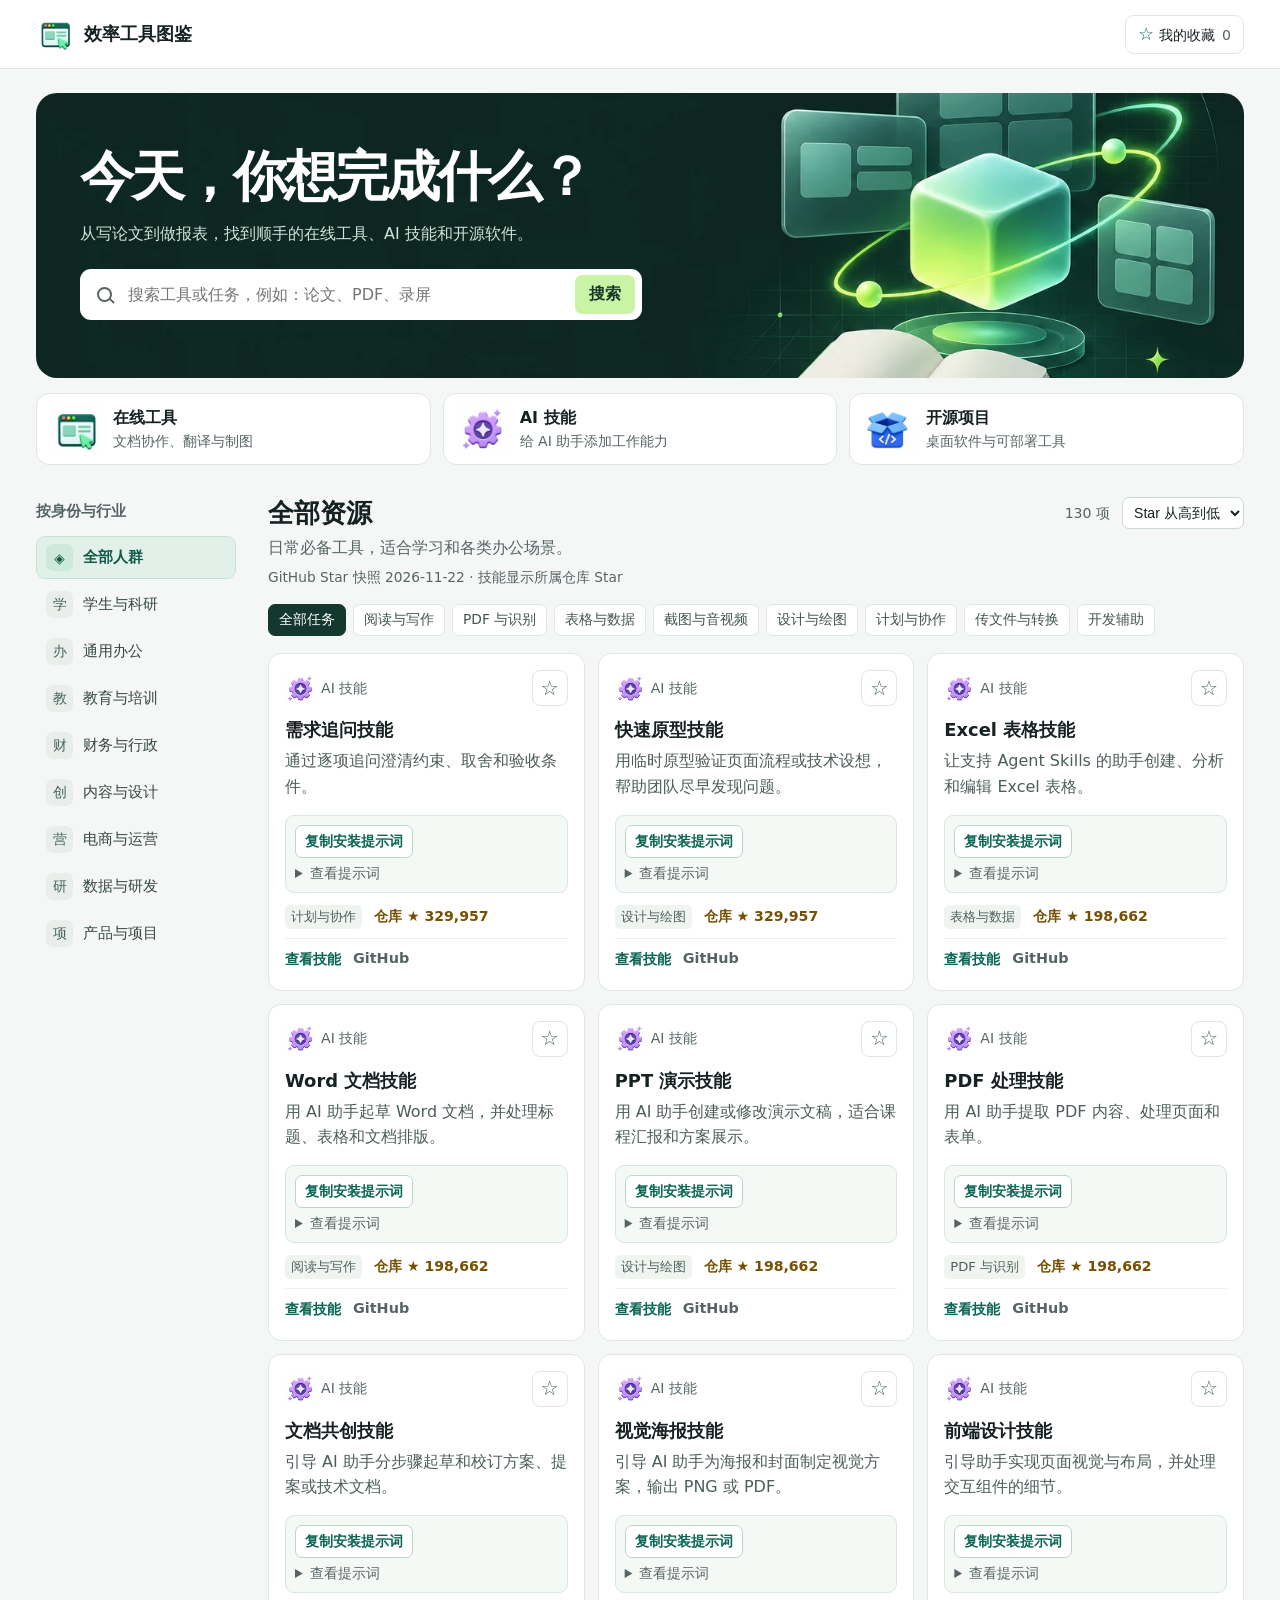
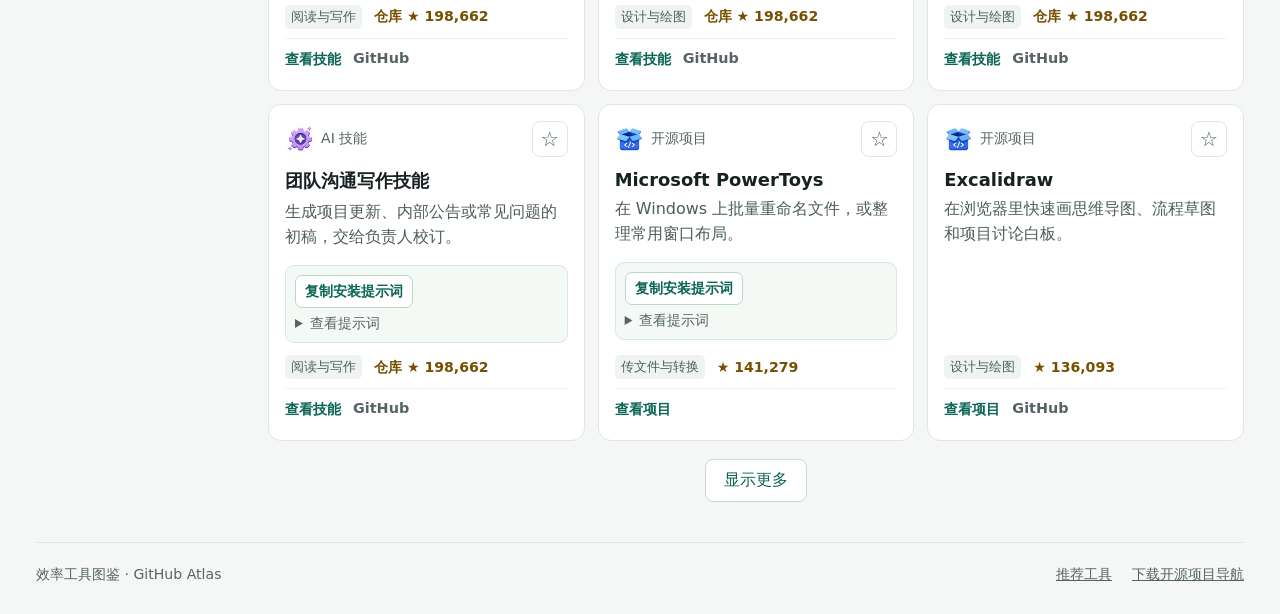
==== docs/index.html @ b729bdf4 "Add copyable desktop agent installation prompts" ====
<!doctype html>
<html lang="zh-CN">
<head>
  <meta charset="utf-8">
  <meta name="viewport" content="width=device-width,initial-scale=1">
  <meta name="description" content="为学生和上班族整理的效率工具导航。按行业、岗位和具体任务找到适合的工具。">
  <meta name="theme-color" content="#f5f7f6">
  <title>效率工具图鉴 · GitHub Atlas</title>
  <link rel="stylesheet" href="style.css">
  <link rel="icon" href="assets/online.webp" type="image/webp">
  <script src="tools.js" defer></script>
  <script src="stars.js" defer></script>
  <script src="main.js" defer></script>
</head>
<body>
  <header class="top"><div class="wrap top-inner">
    <a class="brand" href="./"><img class="brand-icon" src="assets/online.webp" alt="" width="38" height="38">效率工具图鉴</a>
    <button class="library" id="saved" type="button" aria-pressed="false"><span aria-hidden="true">☆</span> 我的收藏 <span id="saved-count">0</span></button>
  </div></header>
  <main class="wrap">
    <section class="hero" aria-labelledby="title">
      <div class="hero-content">
        <h1 id="title">今天，你想完成什么？</h1>
        <p class="hero-copy">从写论文到做报表，找到顺手的在线工具、AI 技能和开源软件。</p>
        <form class="search" id="search-form" role="search">
          <label for="query" class="sr-only">搜索工具或任务</label>
          <span class="search-icon" aria-hidden="true"></span>
          <input id="query" type="search" placeholder="搜索工具或任务，例如：论文、PDF、录屏" autocomplete="off">
          <button type="submit">搜索</button>
        </form>
      </div>
    </section>
    <nav class="type-nav" aria-label="资源类型" id="types">
      <button type="button" data-type="online" aria-pressed="false"><img src="assets/online.webp" width="50" height="50" alt=""><span><strong>在线工具</strong><small>文档协作、翻译与制图</small></span></button>
      <button type="button" data-type="skill" aria-pressed="false"><img src="assets/skill.webp" width="50" height="50" alt=""><span><strong>AI 技能</strong><small>给 AI 助手添加工作能力</small></span></button>
      <button type="button" data-type="project" aria-pressed="false"><img src="assets/project.webp" width="50" height="50" alt=""><span><strong>开源项目</strong><small>桌面软件与可部署工具</small></span></button>
    </nav>
    <div class="workspace">
      <aside class="sidebar" aria-labelledby="role-heading">
        <h2 id="role-heading">按身份与行业</h2>
        <div id="roles" class="roles" role="group" aria-label="身份与行业"></div>
      </aside>
      <section class="directory" aria-labelledby="result-title">
        <div class="section-head">
          <div><h2 id="result-title">精选工具</h2><p id="role-note"></p></div>
          <div class="result-controls">
            <span id="result-count" role="status"></span>
            <label class="sr-only" for="sort">排序方式</label>
            <select id="sort"><option value="stars">Star 从高到低</option><option value="recommended">推荐顺序</option></select>
          </div>
        </div>
        <p class="star-note" id="star-note"></p>
        <div id="tasks" class="tasks" role="group" aria-label="任务分类"></div>
        <div id="results" class="cards"></div>
        <button class="more" id="more" type="button" hidden>显示更多</button>
        <noscript>请启用 JavaScript 后使用搜索和筛选。</noscript>
      </section>
    </div>
  </main>
  <footer class="wrap footer"><span>效率工具图鉴 · GitHub Atlas</span><div><a href="https://github.com/chenmingyu12345/github-Atlas/issues/new">推荐工具</a><a href="https://github.com/chenmingyu12345/github-Atlas/releases">下载开源项目导航</a></div></footer>
  <template id="card-template">
    <article class="card">
      <div class="card-top"><span class="tool-type"><img alt="" width="31" height="31"><span></span></span><button class="bookmark" type="button" aria-pressed="false"></button></div>
      <h3></h3><p class="description"></p>
      <div class="install" hidden>
        <button class="copy-install" type="button">复制安装提示词</button>
        <span class="copy-status" role="status"></span>
        <details>
          <summary>查看提示词</summary>
          <p>复制后发给能操作电脑的桌面端智能体。</p>
          <textarea aria-label="安装提示词" readonly rows="5"></textarea>
        </details>
      </div>
      <div class="card-foot"><span class="category"></span><span class="stars"></span></div>
      <div class="card-links"><a class="entry-link" target="_blank" rel="noopener noreferrer"></a><a class="repository-link" target="_blank" rel="noopener noreferrer">GitHub</a></div>
    </article>
  </template>
</body>
</html>
---- docs/style.css ----
* { box-sizing: border-box; }
:root {
  color-scheme: light;
  --ink: #162122;
  --muted: #566465;
  --accent: #0b6655;
  --line: #e0e6e4;
  --paper: #f5f7f6;
  font-family: "Segoe UI", "Microsoft YaHei", "PingFang SC", system-ui, sans-serif;
  color: var(--ink);
  background: var(--paper);
}
body { margin: 0; }
button, input { font: inherit; }
button { cursor: pointer; }
a { color: inherit; }
button:focus-visible, a:focus-visible, input:focus-visible { outline: 3px solid #249480; outline-offset: 3px; }
.wrap { width: min(1260px, calc(100% - 72px)); margin-inline: auto; }
.top { background: #fff; border-bottom: 1px solid var(--line); }
.top-inner { min-height: 68px; display: flex; align-items: center; justify-content: space-between; gap: 14px; }
.brand { display: inline-flex; align-items: center; gap: 10px; font-size: 1.12rem; font-weight: 750; text-decoration: none; }
.brand-icon { display: block; object-fit: contain; border-radius: 9px; }
.library { border: 1px solid var(--line); border-radius: 9px; background: white; padding: 8px 12px; color: var(--ink); font-size: .88rem; }
.library > span:first-child { color: var(--accent); font-size: 1.1rem; }
#saved-count { margin-inline-start: 3px; color: var(--muted); font-variant-numeric: tabular-nums; }
.library[aria-pressed=true] { background: #e3f5ed; border-color: #9fc8b9; }
.hero { position: relative; overflow: hidden; margin-top: 24px; min-height: 285px; display: flex; align-items: center; border-radius: 21px; background: #102822 url("assets/hero.webp") center / cover no-repeat; color: white; }

.hero-content { padding: 30px 44px 34px; z-index: 1; width: min(650px,100%); }

h1 { font-size: clamp(2rem, 4.5vw, 3.35rem); line-height: 1.12; letter-spacing: -.055em; margin: 0; }
.hero-copy { color: #d1e4d7; line-height: 1.6; margin: 14px 0 23px; }
.search { display: flex; align-items: center; gap: 13px; background: #fff; color: var(--ink); padding: 6px 7px 6px 17px; border-radius: 11px; }
.search-icon { border: 2px solid #526461; width: 15px; height: 15px; flex: none; border-radius: 50%; position: relative; }
.search-icon::after { content: ""; position: absolute; width: 6px; height: 2px; background: #526461; transform: rotate(45deg); right: -5px; bottom: -2px; }
.search input { width: 100%; min-width: 0; border: 0; background: transparent; color: var(--ink); padding: 8px 3px; border-radius: 3px; }
.search button { border: 0; background: #c9f4a5; color: #1a3829; border-radius: 7px; padding: 9px 14px; white-space: nowrap; font-weight: 700; }
.search button:hover { background: #b8ec89; }










.workspace { display: grid; grid-template-columns: 200px minmax(0,1fr); gap: 32px; margin-top: 32px; }
.sidebar h2 { margin: 5px 0 15px; font-size: .92rem; color: var(--muted); }
.roles { display: grid; gap: 4px; }
.roles button { display: flex; align-items: center; text-align: left; gap: 10px; width: 100%; border: 1px solid transparent; border-radius: 9px; color: #354745; background: transparent; padding: 7px 9px; white-space: nowrap; font-size: .95rem; }
.roles button:hover { background: #edf2ef; }
.roles button[aria-pressed=true] { color: #125947; font-weight: 700; background: #e1f1e9; border-color: #c5e3d5; }
.role-icon { width: 27px; height: 27px; display: grid; place-items: center; flex: none; border-radius: 7px; font-size: .85rem; color: #45645d; background: #e9eeeb; }
[aria-pressed=true] > .role-icon { color: #145a49; background: #cde9dc; }
.section-head { display: flex; align-items: flex-start; justify-content: space-between; gap: 12px; }
.section-head h2 { margin: 0; line-height: 1.2; font-size: 1.65rem; scroll-margin-top: 22px; }
.section-head p { margin: 7px 0 0; color: var(--muted); line-height: 1.5; }
#result-count { flex: none; color: var(--muted); font-size: .88rem; padding-top: 6px; }
.tasks { display: flex; flex-wrap: wrap; gap: 7px; margin: 17px 0; }
.tasks button { border: 1px solid var(--line); border-radius: 7px; padding: 6px 10px; background: white; color: #425551; font-size: .86rem; }
.tasks button:hover { border-color: #9fc8b9; }
.tasks button[aria-pressed=true] { background: #15382e; border-color: #15382e; color: #fff; }
.cards { display: grid; grid-template-columns: repeat(3,minmax(0,1fr)); gap: 13px; }
.card { display: flex; flex-direction: column; padding: 16px; background: white; border: 1px solid var(--line); border-radius: 13px; transition: border-color .18s; }
.card:hover { border-color: #a2bfb2; }
.card-top, .card-foot { display: flex; align-items: center; justify-content: space-between; gap: 8px; }






.bookmark { border: 1px solid var(--line); border-radius: 8px; background: white; color: #4e6960; font-size: 1.28rem; width: 36px; height: 36px; line-height: 1; }
.bookmark:hover, .bookmark[aria-pressed=true] { background: #edf6ed; color: #17624e; border-color: #cce3d6; }
.card h3 { margin: 12px 0 6px; font-size: 1.12rem; }
.description { margin: 0 0 15px; color: #4c5d5b; line-height: 1.6; }
.card-foot { margin-top: auto; flex-wrap: wrap; }
.category { color: #4d615a; background: #f0f4f1; padding: 3px 6px; border-radius: 5px; font-size: .82rem; }
.card a { color: var(--accent); font-size: .9rem; font-weight: 700; text-decoration: none; padding-block: 5px; }
.card a:hover { text-decoration: underline; }
.empty { grid-column: 1/-1; border: 1px dashed #b6c6bf; border-radius: 12px; padding: 24px; color: var(--muted); }
.footer { display: flex; flex-wrap: wrap; justify-content: space-between; gap: 14px; padding-block: 22px 30px; border-top: 1px solid var(--line); margin-top: 40px; color: var(--muted); font-size: .88rem; }
.footer div { display: flex; flex-wrap: wrap; gap: 20px; }
.sr-only { position: absolute; width: 1px; height: 1px; overflow: hidden; clip-path: inset(50%); white-space: nowrap; }
@media (max-width: 1020px) {
  .cards { grid-template-columns: repeat(2,minmax(0,1fr)); }
}
@media (max-width: 700px) {
  .wrap { width: calc(100% - 32px); }
  .hero { min-height: 245px; margin-top: 16px; background-image: linear-gradient(90deg,#102822 20%,#102822aa), url("assets/hero.webp"); background-position: center,right center; }
  .hero-content { padding: 24px 19px; }
  .workspace { display: block; margin-top: 20px; }
  .sidebar { margin-bottom: 24px; }
  .sidebar h2 { margin-bottom: 8px; }
  .roles { display: grid; grid-template-columns: repeat(3,minmax(0,1fr)); gap: 5px; }
  .roles button { width: 100%; padding: 7px 5px; gap: 4px; justify-content: center; font-size: .8rem; }
}
@media (max-width: 420px) {
  .cards { grid-template-columns: 1fr; }
  .search { gap: 9px; padding-left: 12px; }
  .search input { font-size: .94rem; }
  .search button { padding-inline: 9px; }
  .role-icon { display: none; }
}
@media (prefers-reduced-motion: reduce) { .card { transition: none; } }
[hidden] { display: none !important; }
.type-nav { display: grid; grid-template-columns: repeat(3,minmax(0,1fr)); gap: 12px; margin-top: 15px; }
.type-nav button { display: flex; align-items: center; gap: 12px; padding: 10px 14px; text-align: left; background: #fff; border: 1px solid var(--line); border-radius: 13px; color: var(--ink); min-width: 0; }
.type-nav button:hover, .type-nav button[aria-pressed=true] { border-color: #86b8a5; background: #e8f6ef; }
.type-nav img, .tool-type img { flex: none; object-fit: contain; mix-blend-mode: multiply; }
.type-nav strong, .type-nav small { display: block; }
.type-nav small { color: var(--muted); font-size: .875rem; margin-top: 4px; }
.result-controls { display: flex; flex-wrap: wrap; justify-content: flex-end; gap: 5px 12px; align-items: center; }
.result-controls select { border: 1px solid #cbd9d3; border-radius: 7px; background: white; color: var(--ink); padding: 6px 7px; font-size: .88rem; }
.result-controls select:disabled { display: none; }
#result-count { padding: 0; }
.star-note { margin: 7px 0 0; color: var(--muted); font-size: .86rem; line-height: 1.5; }
.tool-type { color: var(--muted); display: flex; align-items: center; gap: 5px; font-size: .88rem; }
.card-foot { justify-content: flex-start; gap: 8px 12px; }
.stars { color: #765000; font-size: .88rem; font-weight: 650; font-variant-numeric: tabular-nums; }
.card-links { display: flex; flex-wrap: wrap; gap: 5px 12px; border-top: 1px solid #edf0ef; margin-top: 9px; padding-top: 6px; }
.card-links .repository-link { color: var(--muted); }
.install { border: 1px solid #d6e8df; border-radius: 9px; padding: 9px; margin-bottom: 12px; background: #f4f9f6; }
.copy-install { font-size: .88rem; font-weight: 700; color: var(--accent); background: white; border: 1px solid #bad7c8; border-radius: 7px; padding: 6px 9px; }
.copy-install:hover { background: #e4f3eb; }
.copy-status { padding-inline-start: 6px; color: var(--accent); font-size: .83rem; }
.install details { margin-top: 7px; color: var(--muted); font-size: .86rem; }
.install summary { cursor: pointer; width: fit-content; }
.install p { margin: 8px 0; line-height: 1.5; }
.install textarea { font: inherit; color: var(--ink); width: 100%; resize: vertical; border-radius: 6px; border: 1px solid #cbd9d3; padding: 7px; background: #fff; }
.more { display: block; margin: 18px auto 0; background: white; color: var(--accent); border: 1px solid #cbd9d3; padding: 10px 18px; border-radius: 8px; }
@media (max-width: 640px) {
  .type-nav { gap: 7px; }
  .type-nav button { flex-direction: column; gap: 4px; align-items: center; text-align: center; padding: 7px 4px; font-size: .9rem; }
  .type-nav img { width: 36px; height: 36px; }
  .type-nav small { display: none; }
  .result-controls { min-width: 110px; }
  .section-head h2 { font-size: 1.38rem; }
}
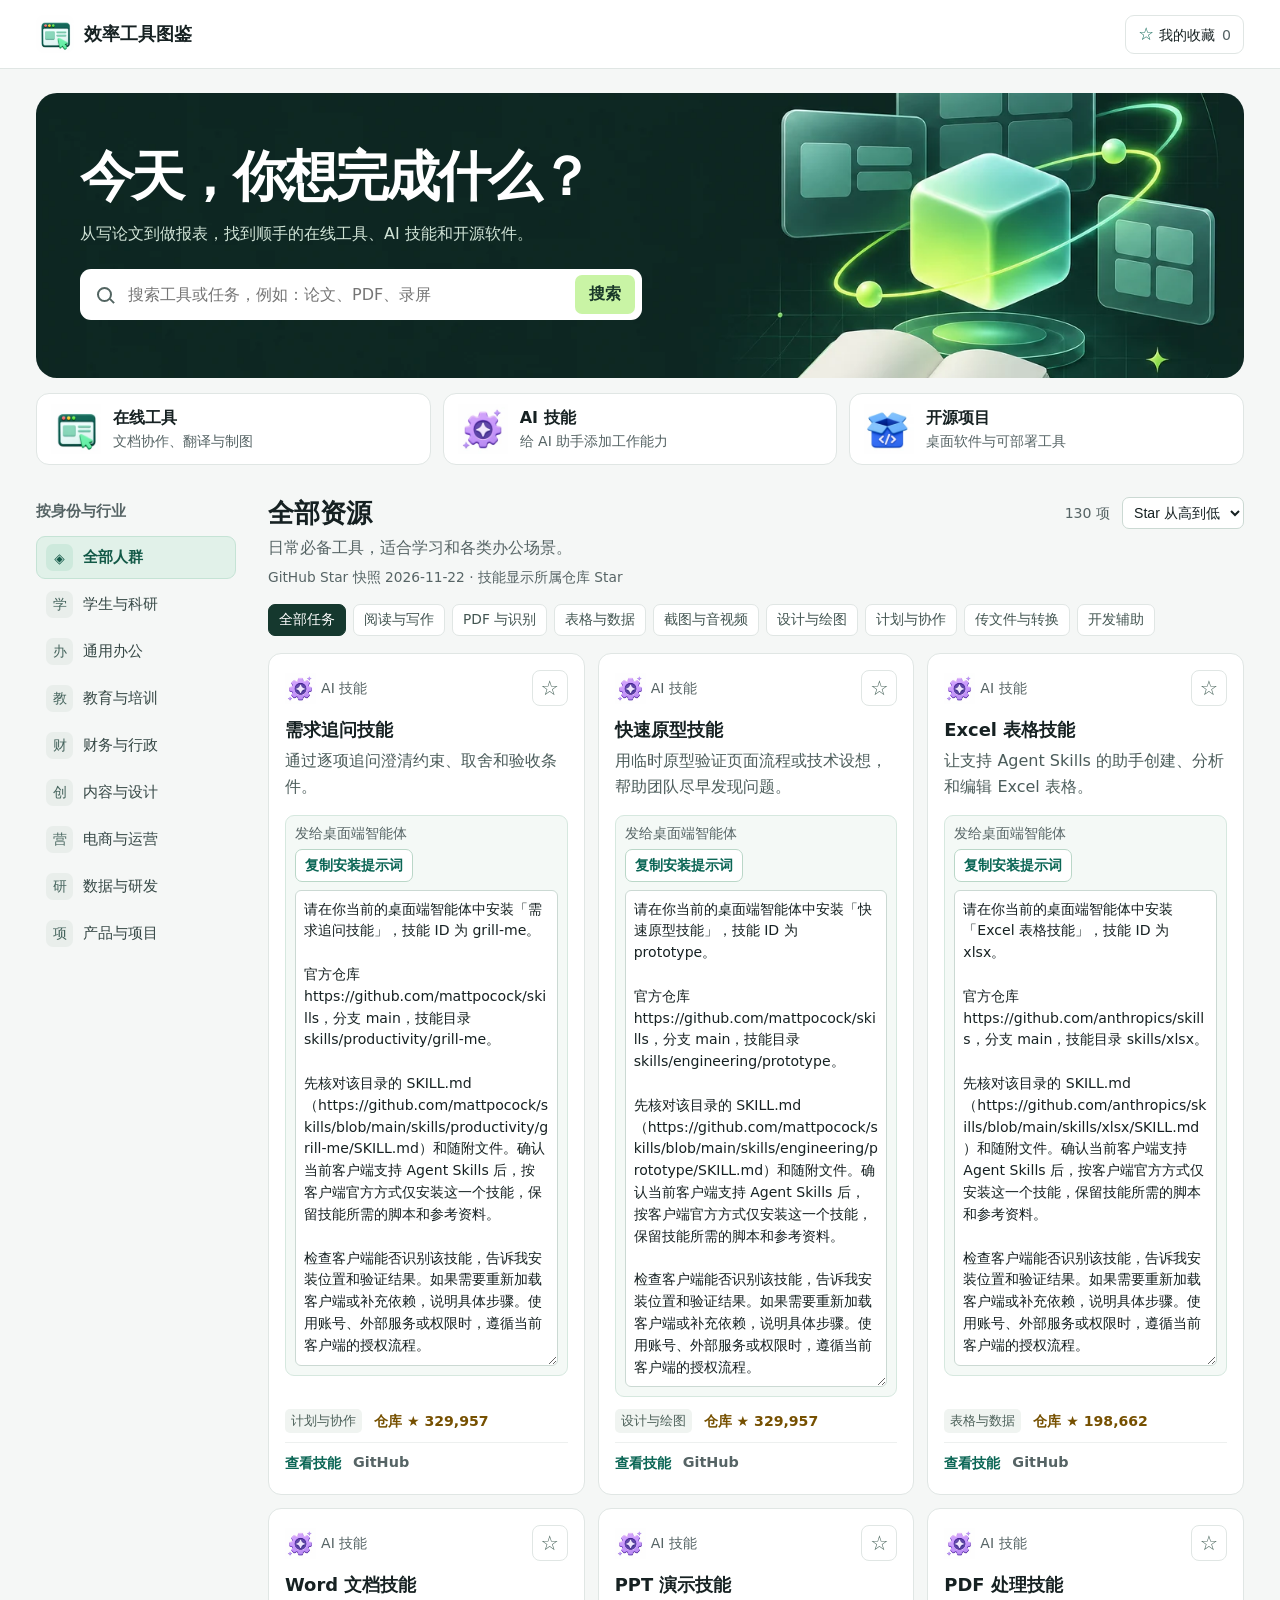
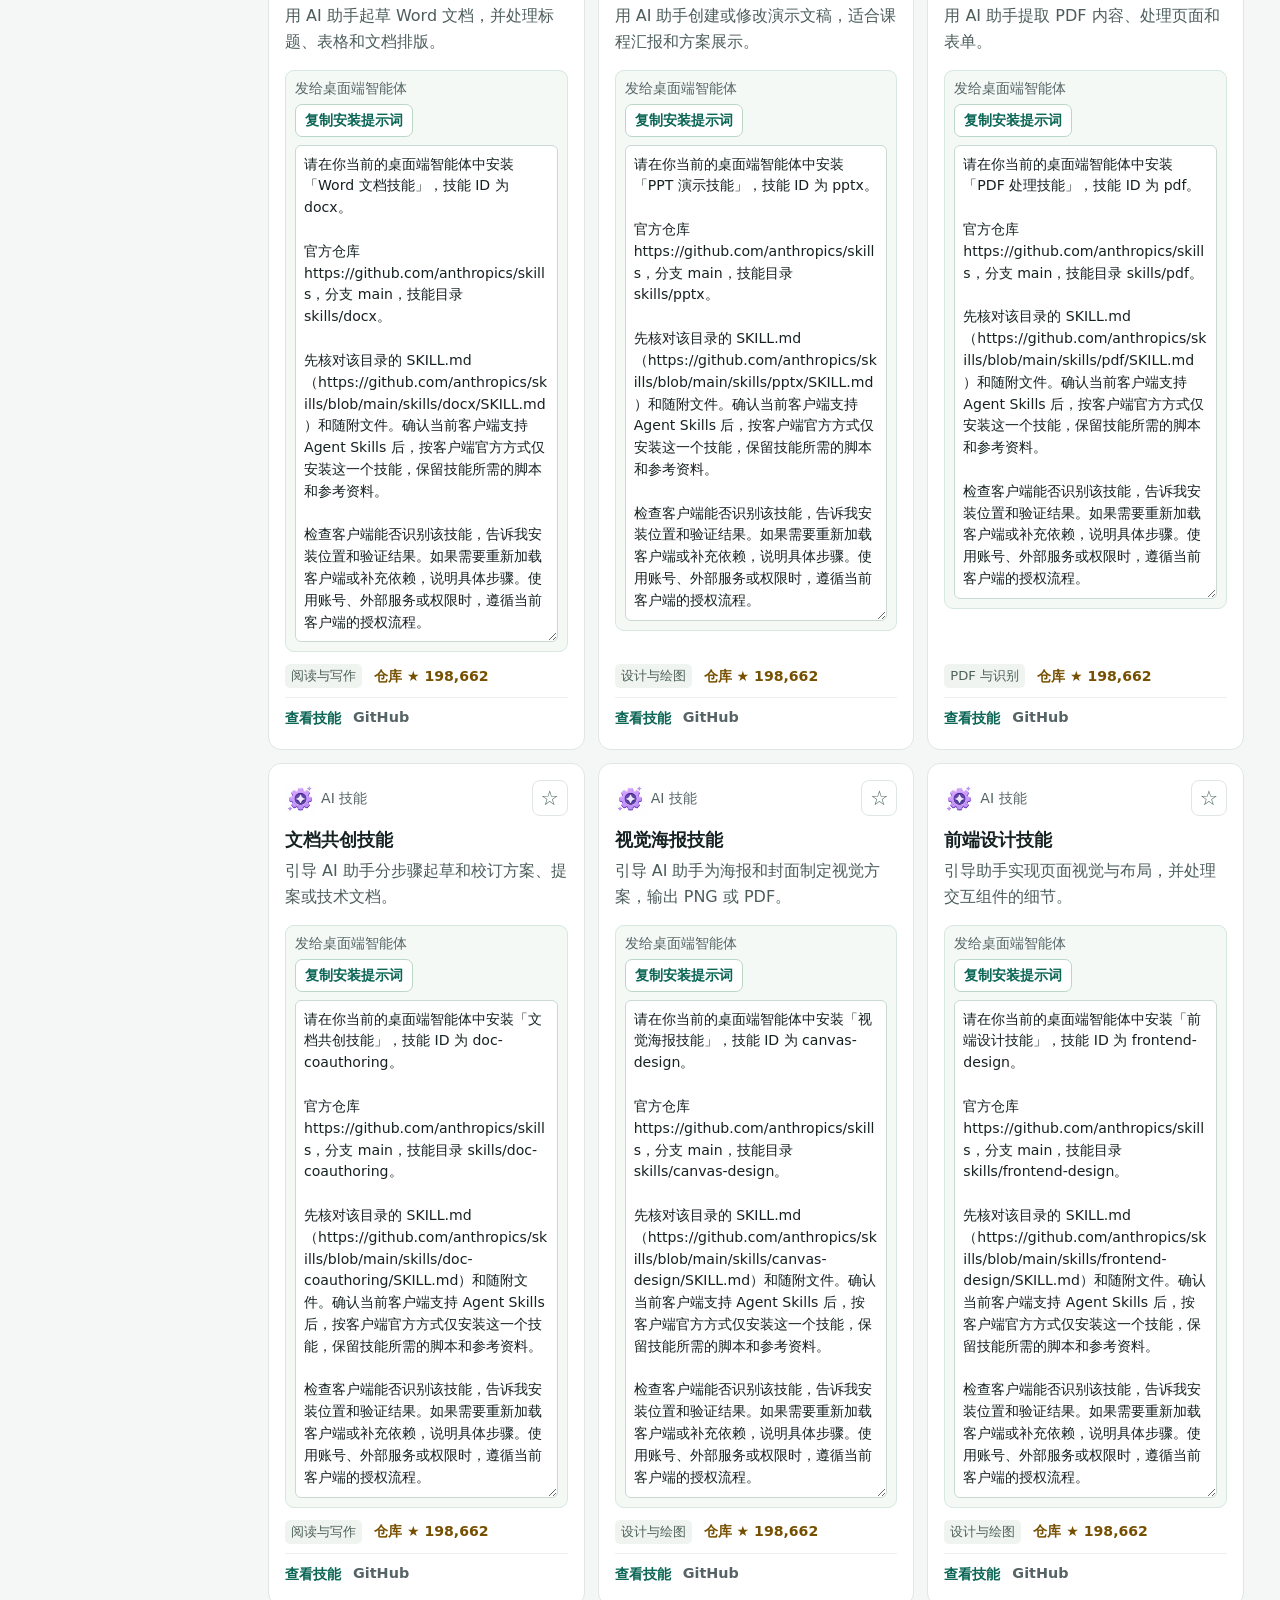
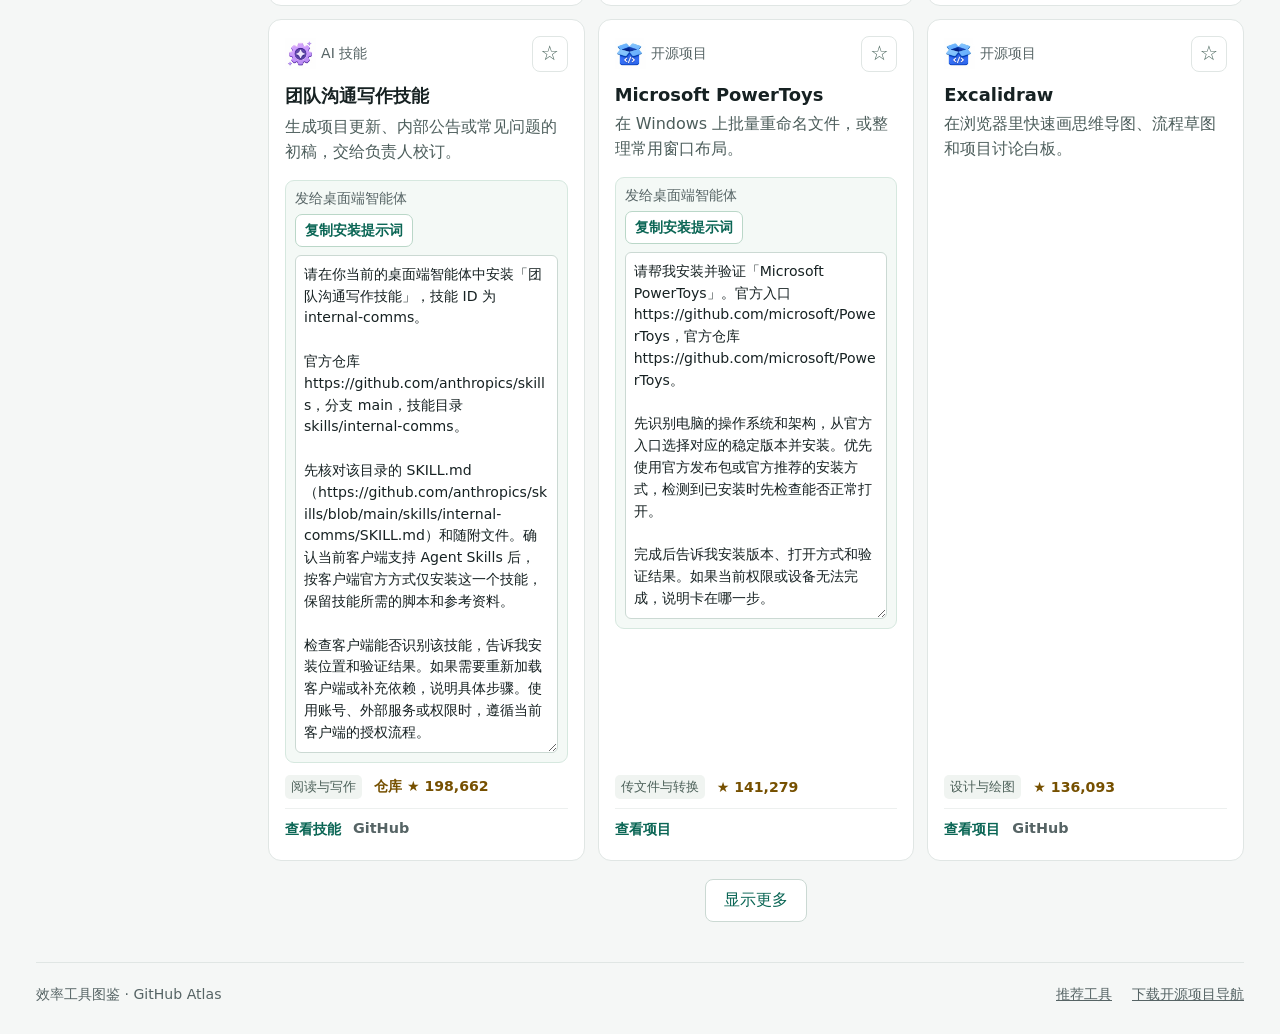
==== commit cad73610: "Display installation prompts inline under tool descriptions" ====
--- a/docs/index.html
+++ b/docs/index.html
@@ -6,11 +6,11 @@
   <meta name="description" content="为学生和上班族整理的效率工具导航。按行业、岗位和具体任务找到适合的工具。">
   <meta name="theme-color" content="#f5f7f6">
   <title>效率工具图鉴 · GitHub Atlas</title>
-  <link rel="stylesheet" href="style.css">
+  <link rel="stylesheet" href="style.css?v=install-inline">
   <link rel="icon" href="assets/online.webp" type="image/webp">
   <script src="tools.js" defer></script>
   <script src="stars.js" defer></script>
-  <script src="main.js" defer></script>
+  <script src="main.js?v=install-inline" defer></script>
 </head>
 <body>
   <header class="top"><div class="wrap top-inner">
@@ -63,13 +63,10 @@
       <div class="card-top"><span class="tool-type"><img alt="" width="31" height="31"><span></span></span><button class="bookmark" type="button" aria-pressed="false"></button></div>
       <h3></h3><p class="description"></p>
       <div class="install" hidden>
+        <p class="install-label">发给桌面端智能体</p>
         <button class="copy-install" type="button">复制安装提示词</button>
         <span class="copy-status" role="status"></span>
-        <details>
-          <summary>查看提示词</summary>
-          <p>复制后发给能操作电脑的桌面端智能体。</p>
-          <textarea aria-label="安装提示词" readonly rows="5"></textarea>
-        </details>
+        <textarea aria-label="安装提示词" readonly rows="6"></textarea>
       </div>
       <div class="card-foot"><span class="category"></span><span class="stars"></span></div>
       <div class="card-links"><a class="entry-link" target="_blank" rel="noopener noreferrer"></a><a class="repository-link" target="_blank" rel="noopener noreferrer">GitHub</a></div>
--- a/docs/style.css
+++ b/docs/style.css
@@ -98,7 +98,7 @@
   .roles button { width: 100%; padding: 7px 5px; gap: 4px; justify-content: center; font-size: .8rem; }
 }
 @media (max-width: 420px) {
-  .cards { grid-template-columns: 1fr; }
+  .cards { grid-template-columns: minmax(0,1fr); }
   .search { gap: 9px; padding-left: 12px; }
   .search input { font-size: .94rem; }
   .search button { padding-inline: 9px; }
@@ -126,10 +126,8 @@
 .copy-install { font-size: .88rem; font-weight: 700; color: var(--accent); background: white; border: 1px solid #bad7c8; border-radius: 7px; padding: 6px 9px; }
 .copy-install:hover { background: #e4f3eb; }
 .copy-status { padding-inline-start: 6px; color: var(--accent); font-size: .83rem; }
-.install details { margin-top: 7px; color: var(--muted); font-size: .86rem; }
-.install summary { cursor: pointer; width: fit-content; }
-.install p { margin: 8px 0; line-height: 1.5; }
-.install textarea { font: inherit; color: var(--ink); width: 100%; resize: vertical; border-radius: 6px; border: 1px solid #cbd9d3; padding: 7px; background: #fff; }
+.install-label { margin: 0 0 6px; color: var(--muted); font-size: .86rem; }
+.install textarea { display: block; width: 100%; field-sizing: content; margin-top: 8px; resize: vertical; border-radius: 6px; border: 1px solid #cbd9d3; padding: 8px; background: #fff; color: var(--ink); font: inherit; font-size: .88rem; line-height: 1.55; }
 .more { display: block; margin: 18px auto 0; background: white; color: var(--accent); border: 1px solid #cbd9d3; padding: 10px 18px; border-radius: 8px; }
 @media (max-width: 640px) {
   .type-nav { gap: 7px; }
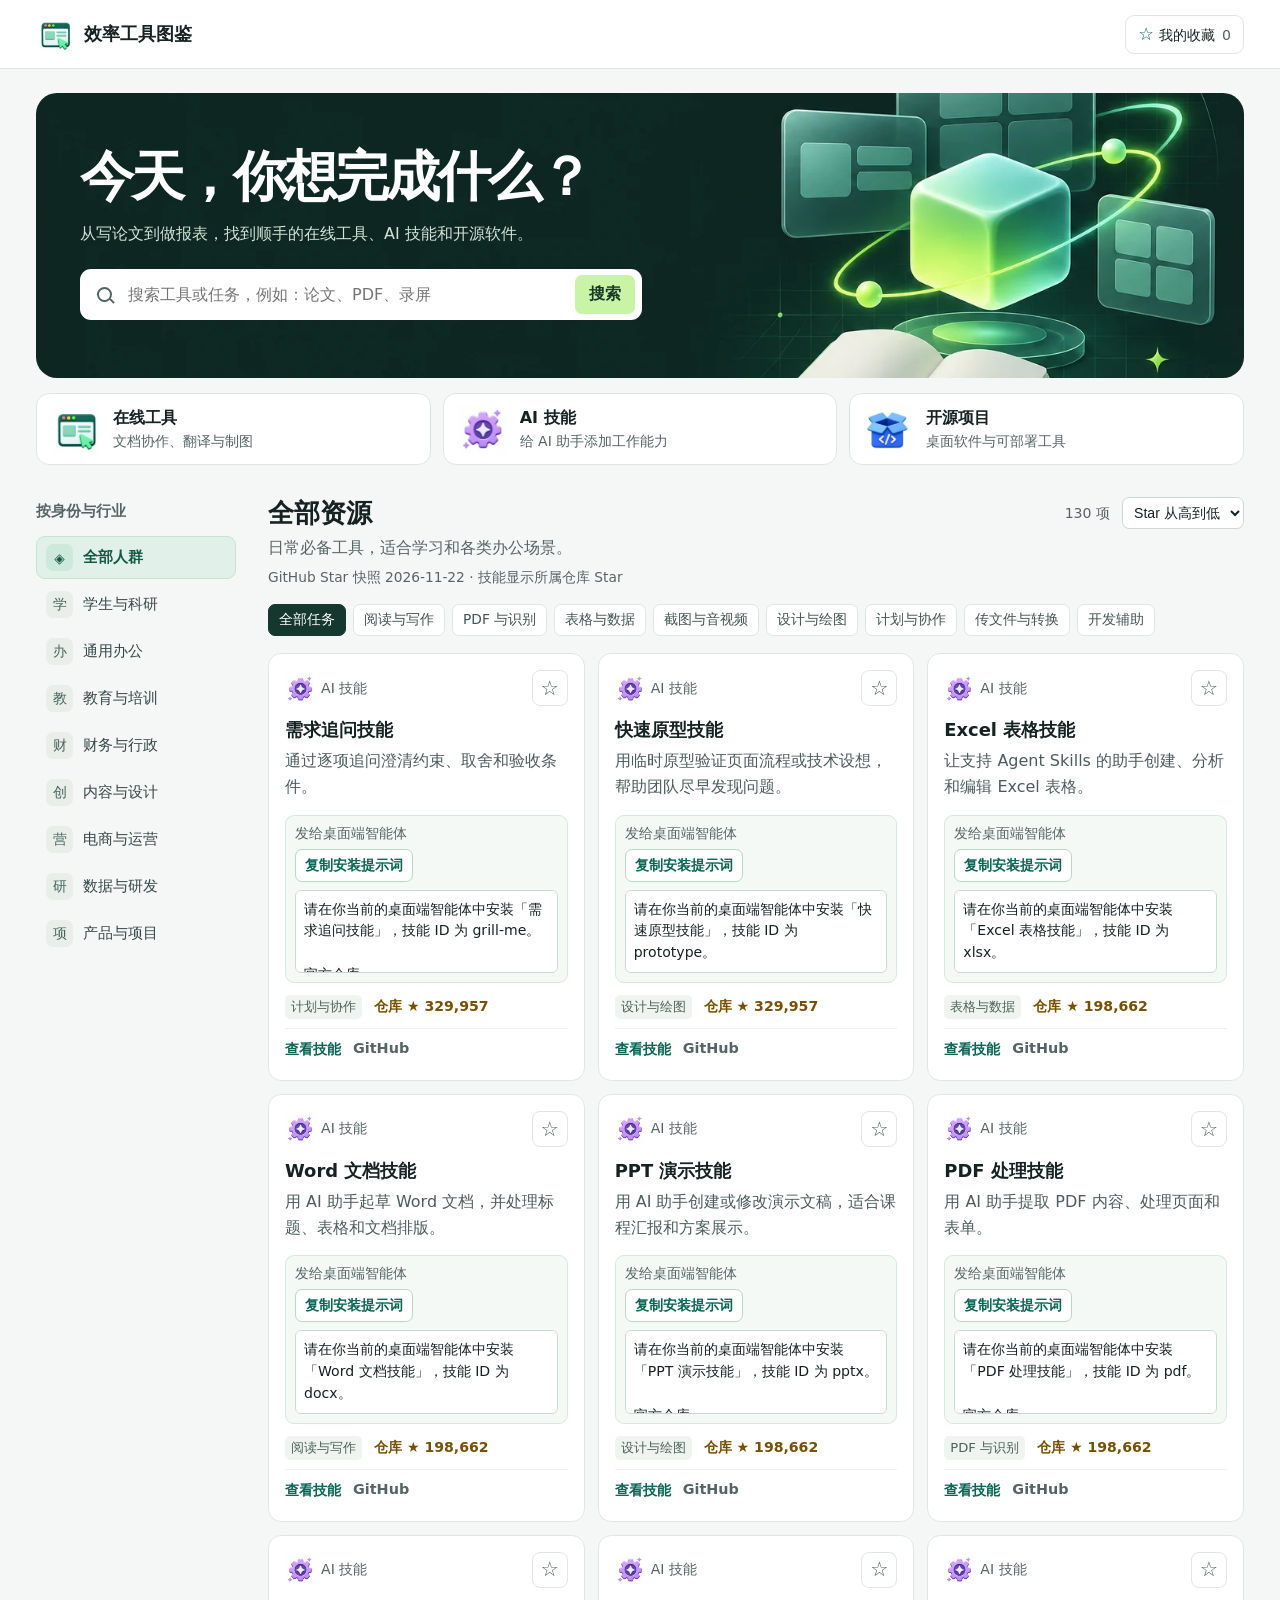
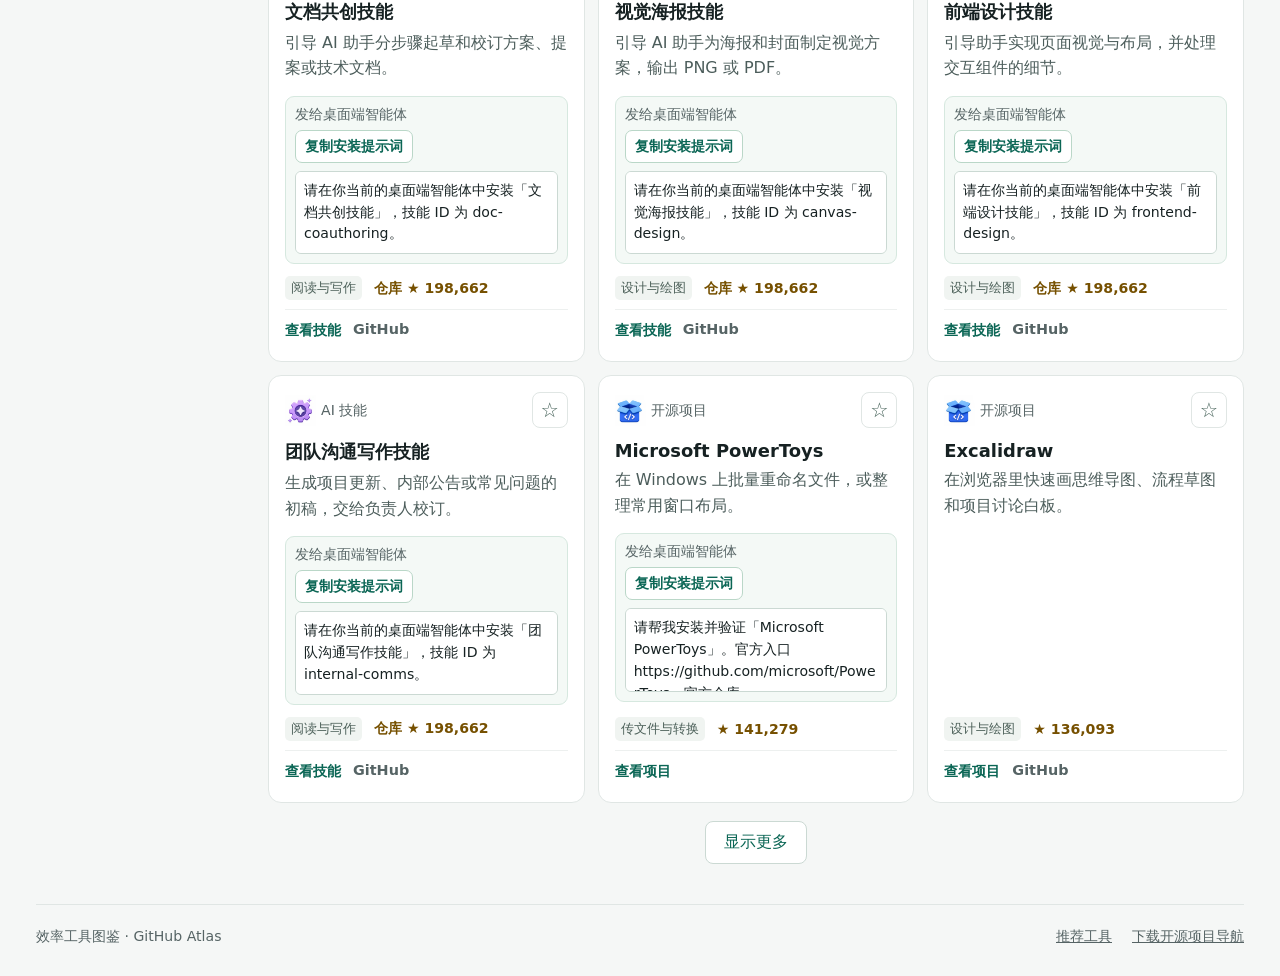
==== commit fb30bd6e: "Reduce installation prompt card height" ====
--- a/docs/index.html
+++ b/docs/index.html
@@ -6,7 +6,7 @@
   <meta name="description" content="为学生和上班族整理的效率工具导航。按行业、岗位和具体任务找到适合的工具。">
   <meta name="theme-color" content="#f5f7f6">
   <title>效率工具图鉴 · GitHub Atlas</title>
-  <link rel="stylesheet" href="style.css?v=install-inline">
+  <link rel="stylesheet" href="style.css?v=install-compact">
   <link rel="icon" href="assets/online.webp" type="image/webp">
   <script src="tools.js" defer></script>
   <script src="stars.js" defer></script>
@@ -66,7 +66,7 @@
         <p class="install-label">发给桌面端智能体</p>
         <button class="copy-install" type="button">复制安装提示词</button>
         <span class="copy-status" role="status"></span>
-        <textarea aria-label="安装提示词" readonly rows="6"></textarea>
+        <textarea aria-label="安装提示词，可滚动阅读" readonly rows="3"></textarea>
       </div>
       <div class="card-foot"><span class="category"></span><span class="stars"></span></div>
       <div class="card-links"><a class="entry-link" target="_blank" rel="noopener noreferrer"></a><a class="repository-link" target="_blank" rel="noopener noreferrer">GitHub</a></div>
--- a/docs/style.css
+++ b/docs/style.css
@@ -127,7 +127,7 @@
 .copy-install:hover { background: #e4f3eb; }
 .copy-status { padding-inline-start: 6px; color: var(--accent); font-size: .83rem; }
 .install-label { margin: 0 0 6px; color: var(--muted); font-size: .86rem; }
-.install textarea { display: block; width: 100%; field-sizing: content; margin-top: 8px; resize: vertical; border-radius: 6px; border: 1px solid #cbd9d3; padding: 8px; background: #fff; color: var(--ink); font: inherit; font-size: .88rem; line-height: 1.55; }
+.install textarea { display: block; width: 100%; margin-top: 8px; resize: none; border-radius: 6px; border: 1px solid #cbd9d3; padding: 8px; background: #fff; color: var(--ink); font: inherit; font-size: .88rem; line-height: 1.55; }
 .more { display: block; margin: 18px auto 0; background: white; color: var(--accent); border: 1px solid #cbd9d3; padding: 10px 18px; border-radius: 8px; }
 @media (max-width: 640px) {
   .type-nav { gap: 7px; }
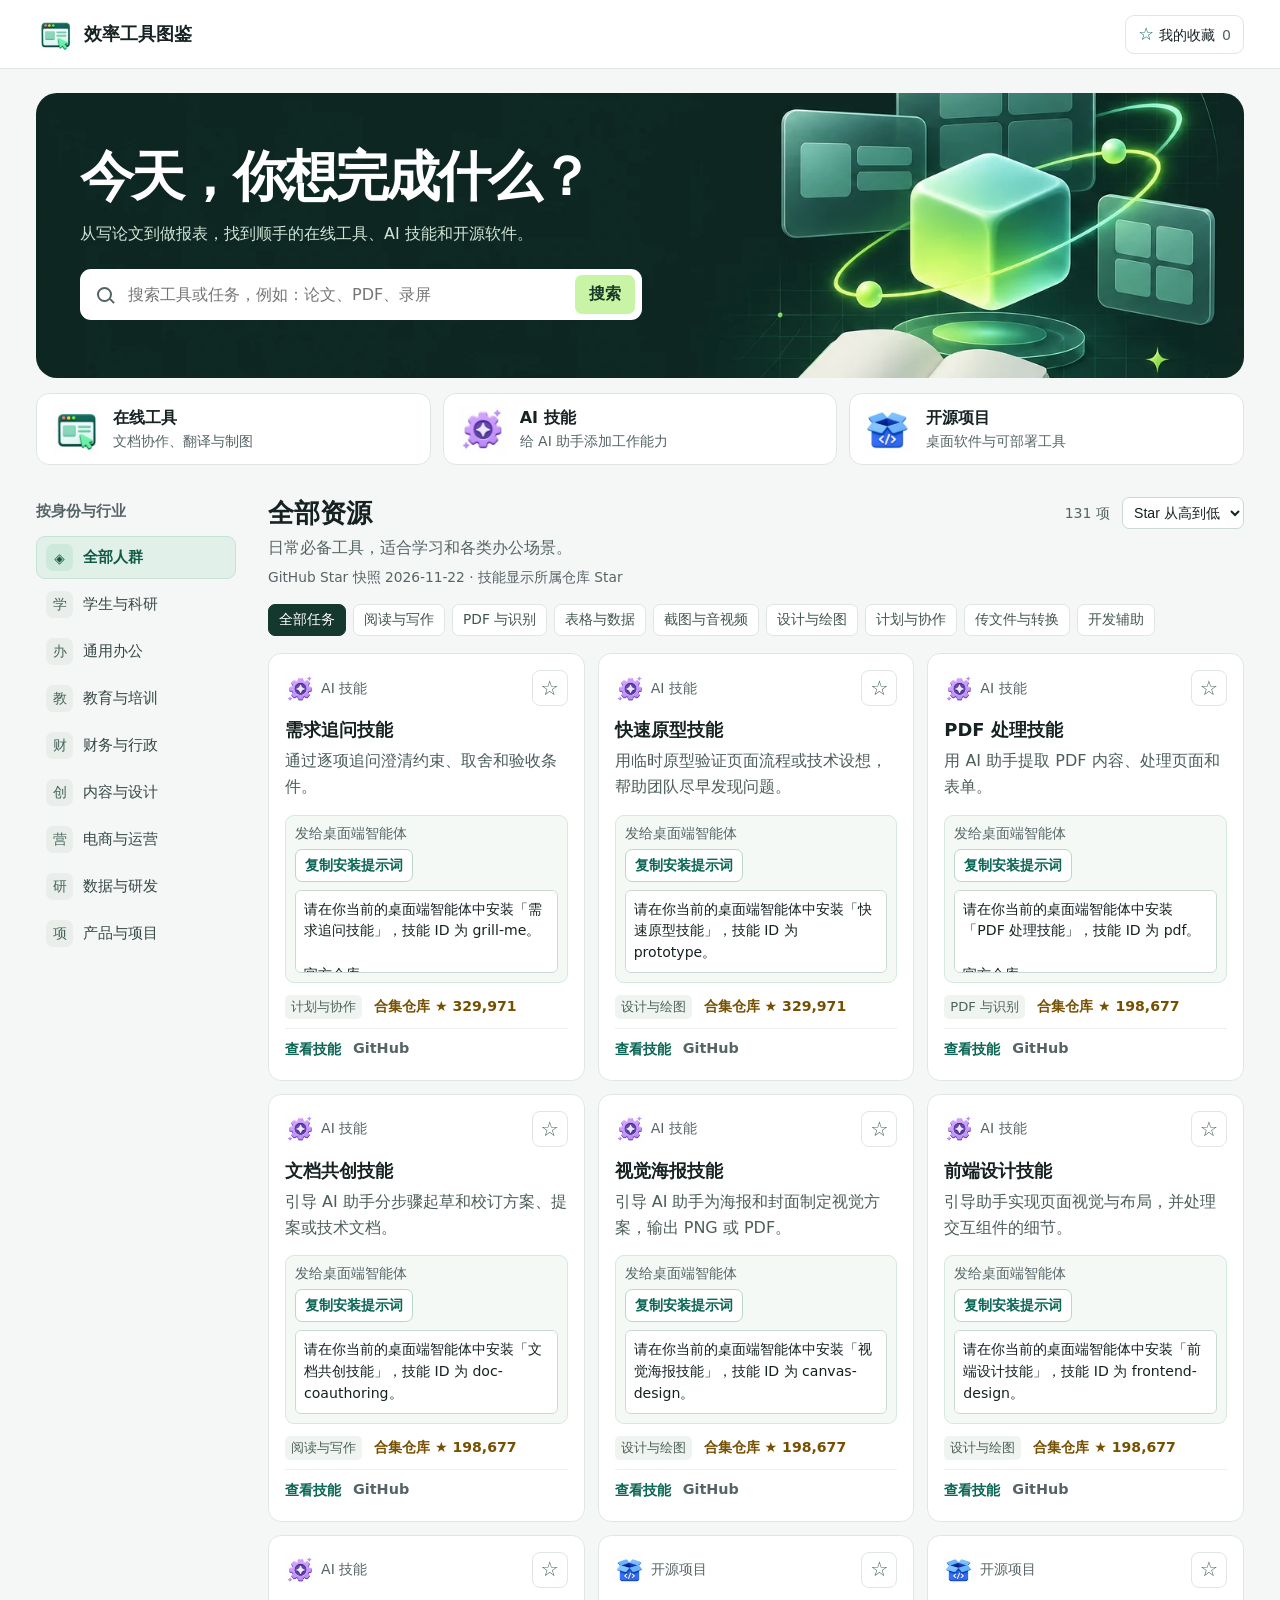
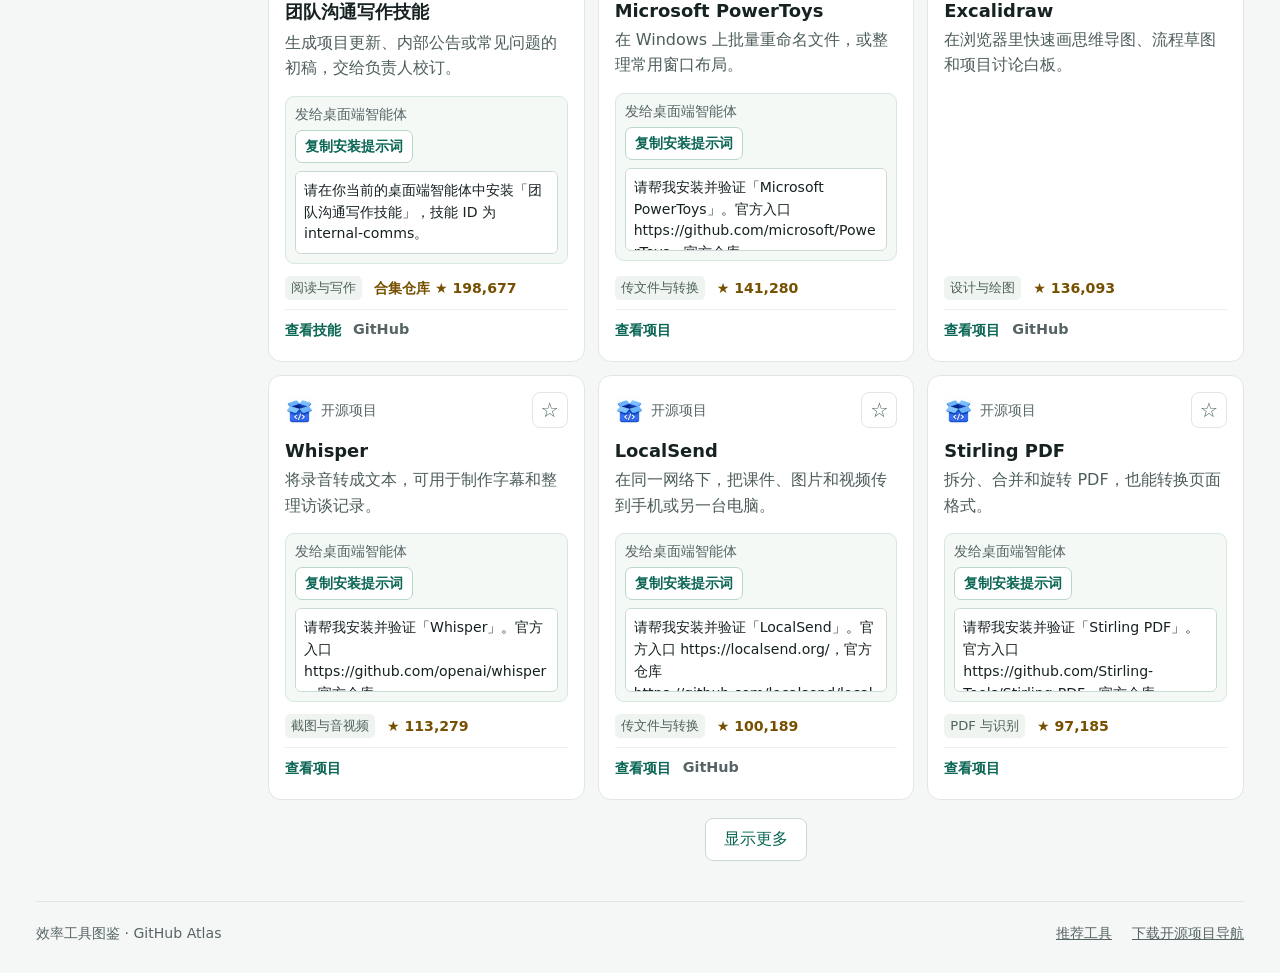
==== commit 1e904bb1: "Recommend PPT Master and task-specific office skills" ====
--- a/docs/index.html
+++ b/docs/index.html
@@ -8,9 +8,9 @@
   <title>效率工具图鉴 · GitHub Atlas</title>
   <link rel="stylesheet" href="style.css?v=install-compact">
   <link rel="icon" href="assets/online.webp" type="image/webp">
-  <script src="tools.js" defer></script>
-  <script src="stars.js" defer></script>
-  <script src="main.js?v=install-inline" defer></script>
+  <script src="tools.js?v=skill-curation" defer></script>
+  <script src="stars.js?v=skill-curation" defer></script>
+  <script src="main.js?v=skill-curation" defer></script>
 </head>
 <body>
   <header class="top"><div class="wrap top-inner">
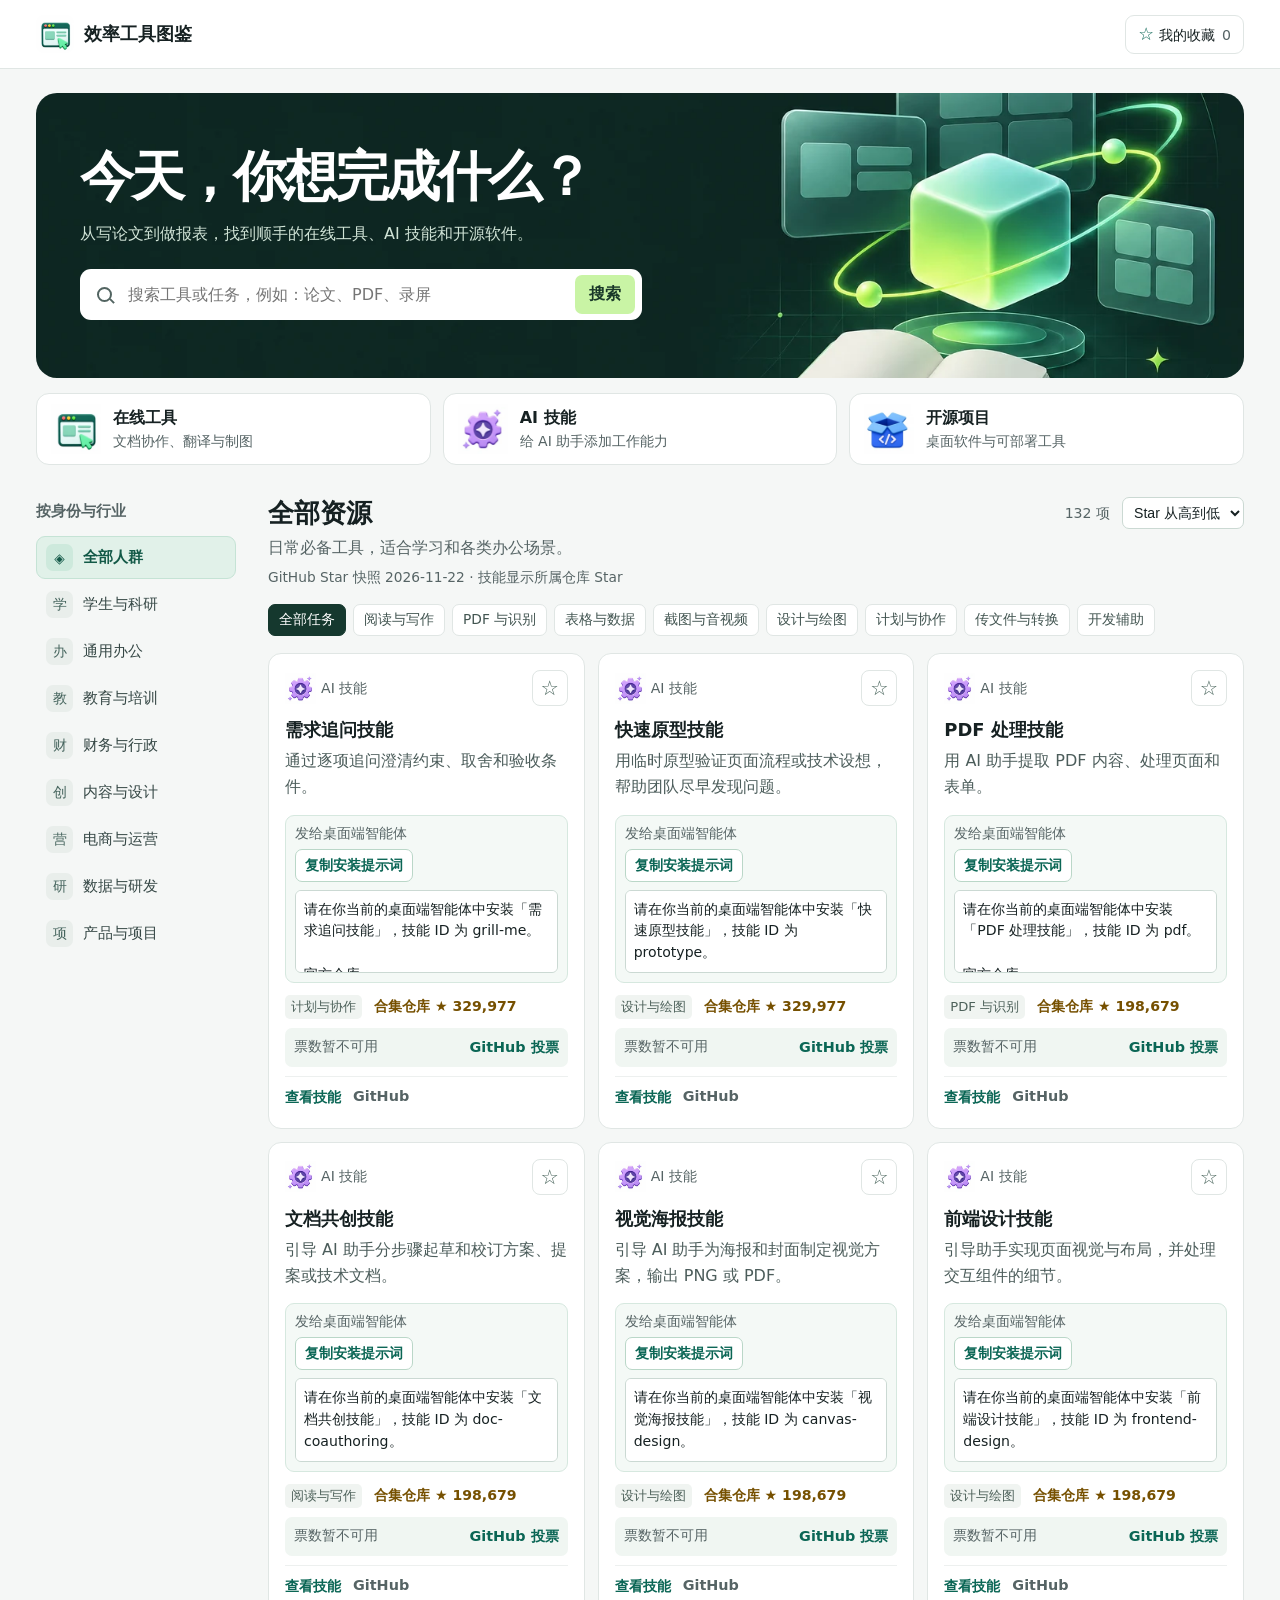
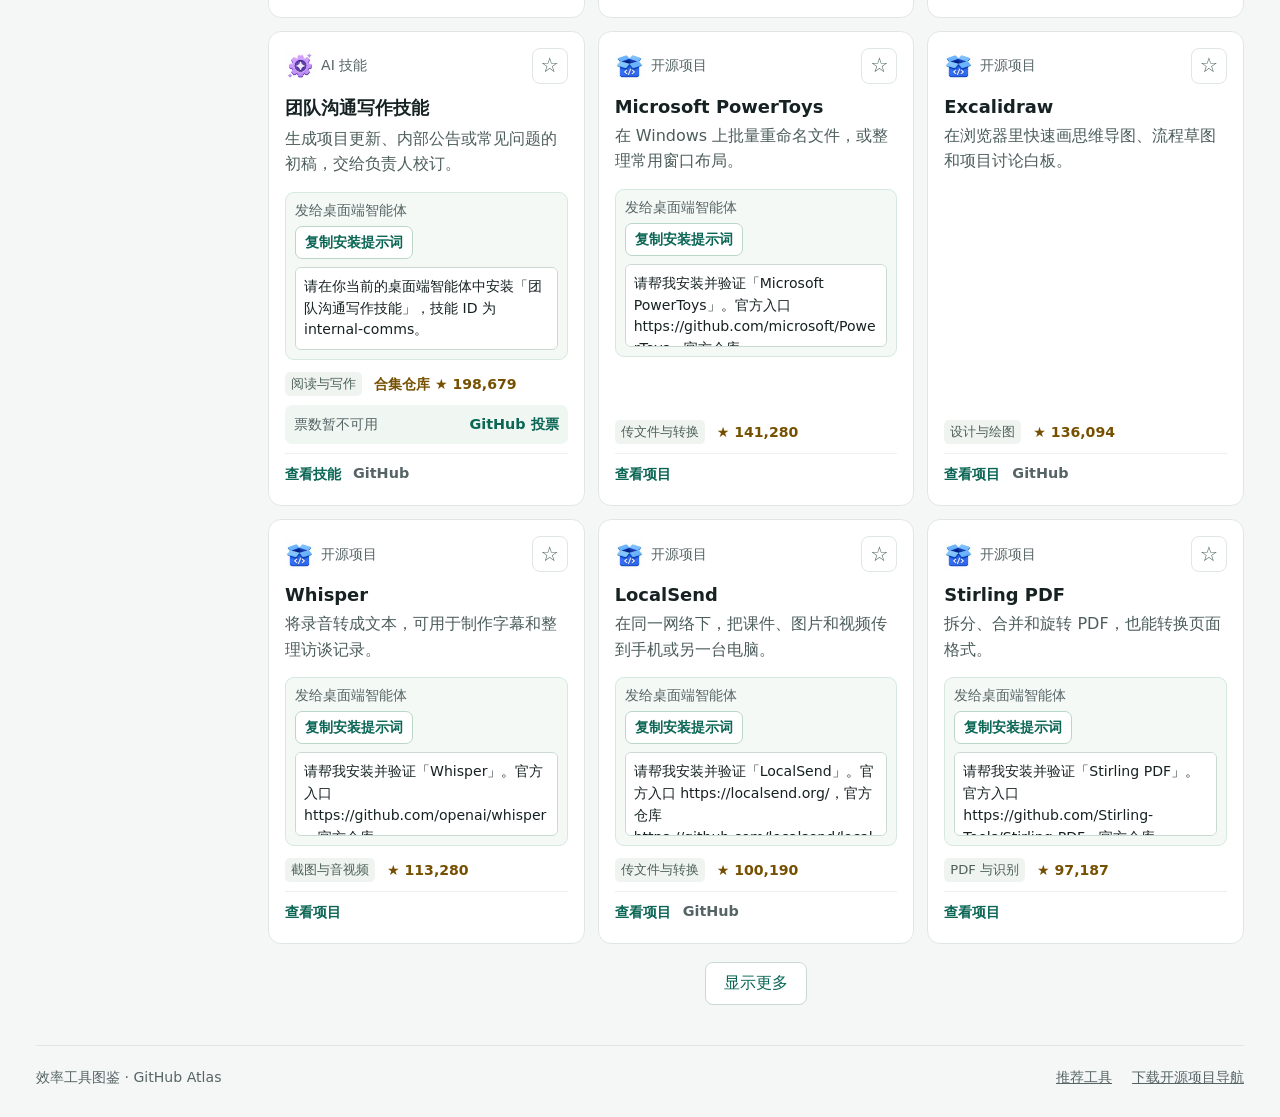
==== commit adb80463: "Add creator reviews and public skill recommendation votes" ====
--- a/docs/index.html
+++ b/docs/index.html
@@ -6,11 +6,13 @@
   <meta name="description" content="为学生和上班族整理的效率工具导航。按行业、岗位和具体任务找到适合的工具。">
   <meta name="theme-color" content="#f5f7f6">
   <title>效率工具图鉴 · GitHub Atlas</title>
-  <link rel="stylesheet" href="style.css?v=install-compact">
+  <link rel="stylesheet" href="style.css?v=skill-feedback">
   <link rel="icon" href="assets/online.webp" type="image/webp">
-  <script src="tools.js?v=skill-curation" defer></script>
-  <script src="stars.js?v=skill-curation" defer></script>
-  <script src="main.js?v=skill-curation" defer></script>
+  <script src="tools.js?v=skill-feedback" defer></script>
+  <script src="stars.js?v=skill-feedback" defer></script>
+  <script src="skill-sources.js" defer></script>
+  <script src="ballots.js" defer></script>
+  <script src="main.js?v=skill-feedback" defer></script>
 </head>
 <body>
   <header class="top"><div class="wrap top-inner">
@@ -69,6 +71,11 @@
         <textarea aria-label="安装提示词，可滚动阅读" readonly rows="3"></textarea>
       </div>
       <div class="card-foot"><span class="category"></span><span class="stars"></span></div>
+      <div class="skill-sources" hidden><p>实测与教程</p><ul></ul></div>
+      <div class="skill-vote" hidden>
+        <span class="vote-count">正在读取票数</span>
+        <a class="vote-link" target="_blank" rel="noopener noreferrer">GitHub 投票</a>
+      </div>
       <div class="card-links"><a class="entry-link" target="_blank" rel="noopener noreferrer"></a><a class="repository-link" target="_blank" rel="noopener noreferrer">GitHub</a></div>
     </article>
   </template>
--- a/docs/style.css
+++ b/docs/style.css
@@ -128,6 +128,12 @@
 .copy-status { padding-inline-start: 6px; color: var(--accent); font-size: .83rem; }
 .install-label { margin: 0 0 6px; color: var(--muted); font-size: .86rem; }
 .install textarea { display: block; width: 100%; margin-top: 8px; resize: none; border-radius: 6px; border: 1px solid #cbd9d3; padding: 8px; background: #fff; color: var(--ink); font: inherit; font-size: .88rem; line-height: 1.55; }
+.skill-sources { margin-top: 9px; padding-top: 8px; border-top: 1px solid var(--line); }
+.skill-sources p { margin: 0; font-size: .87rem; color: var(--muted); }
+.skill-sources ul { list-style: none; margin: 3px 0 0; padding: 0; }
+.skill-sources li a { display: inline-block; font-weight: 600; }
+.skill-vote { display: flex; flex-wrap: wrap; justify-content: space-between; align-items: center; gap: 4px 10px; padding: 5px 9px; margin-top: 9px; border-radius: 7px; background: #f0f6f2; color: var(--muted); font-size: .86rem; }
+.skill-vote .vote-link { white-space: nowrap; }
 .more { display: block; margin: 18px auto 0; background: white; color: var(--accent); border: 1px solid #cbd9d3; padding: 10px 18px; border-radius: 8px; }
 @media (max-width: 640px) {
   .type-nav { gap: 7px; }
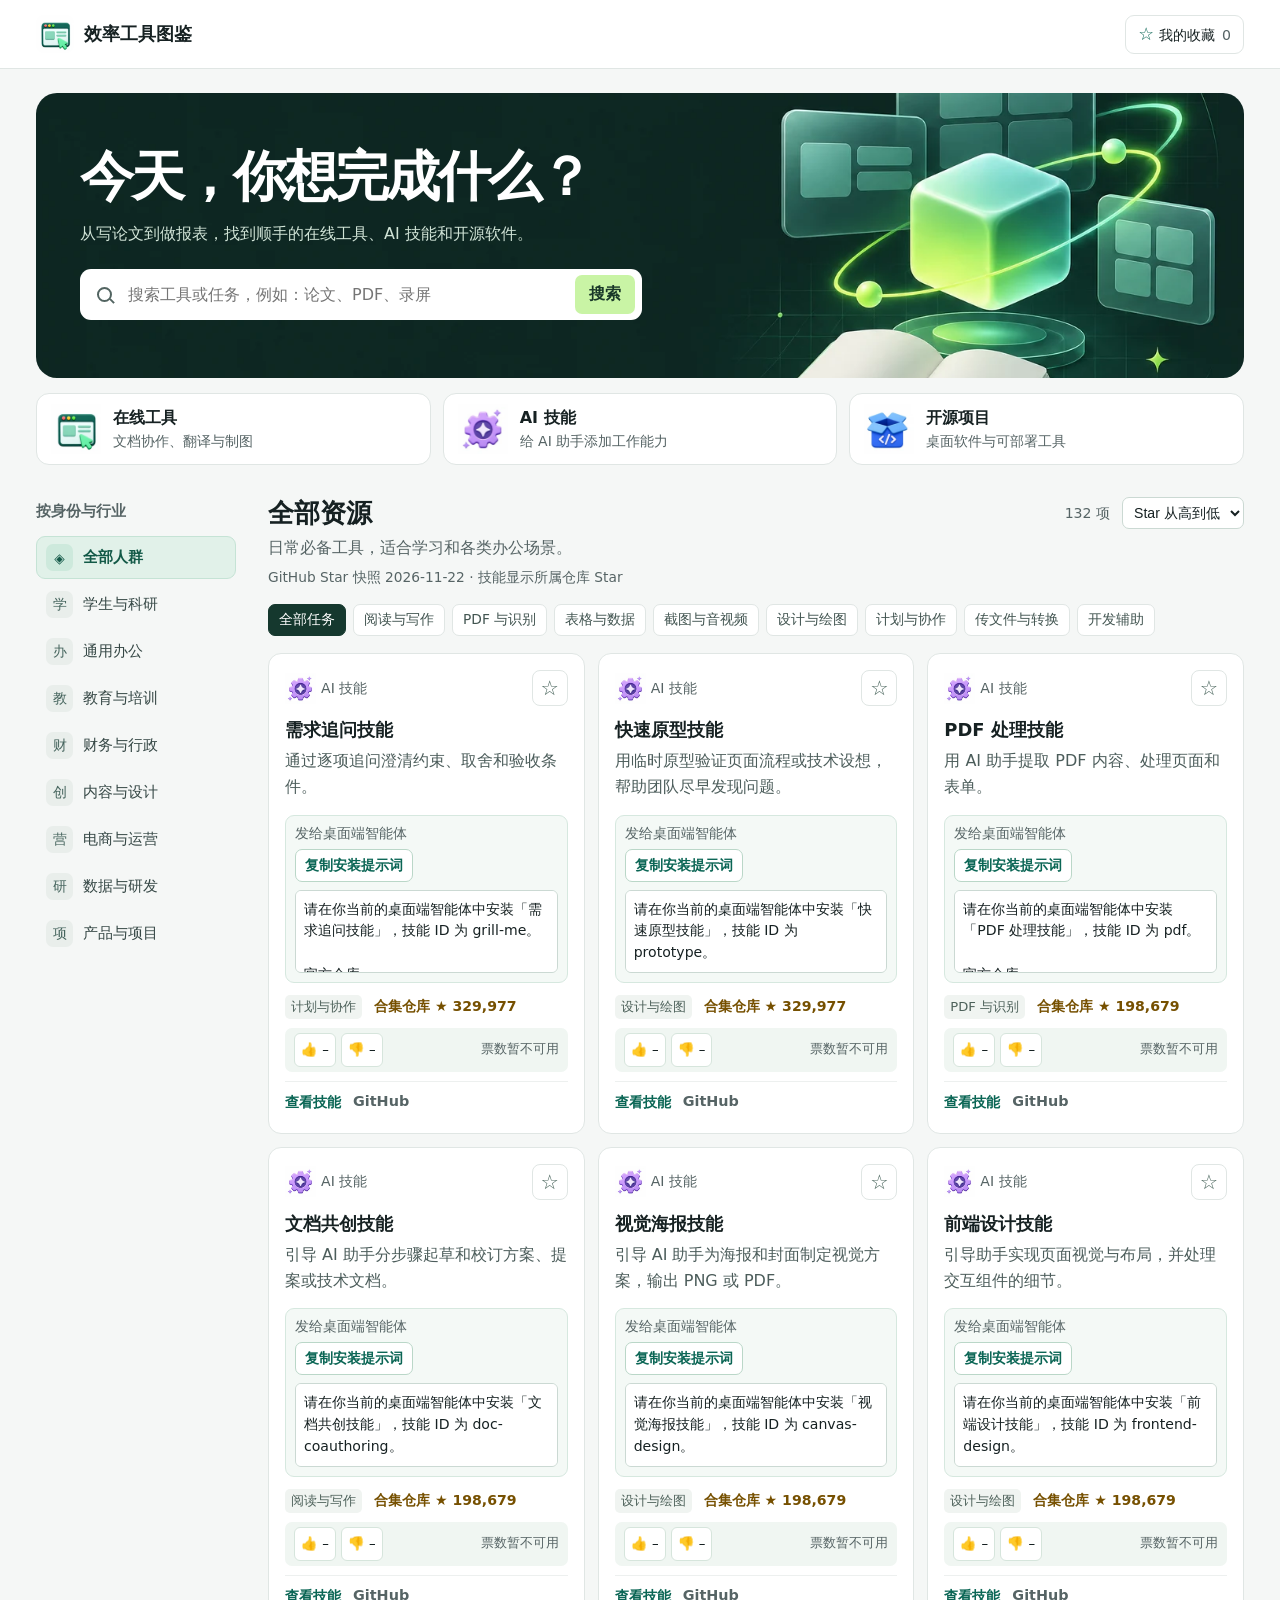
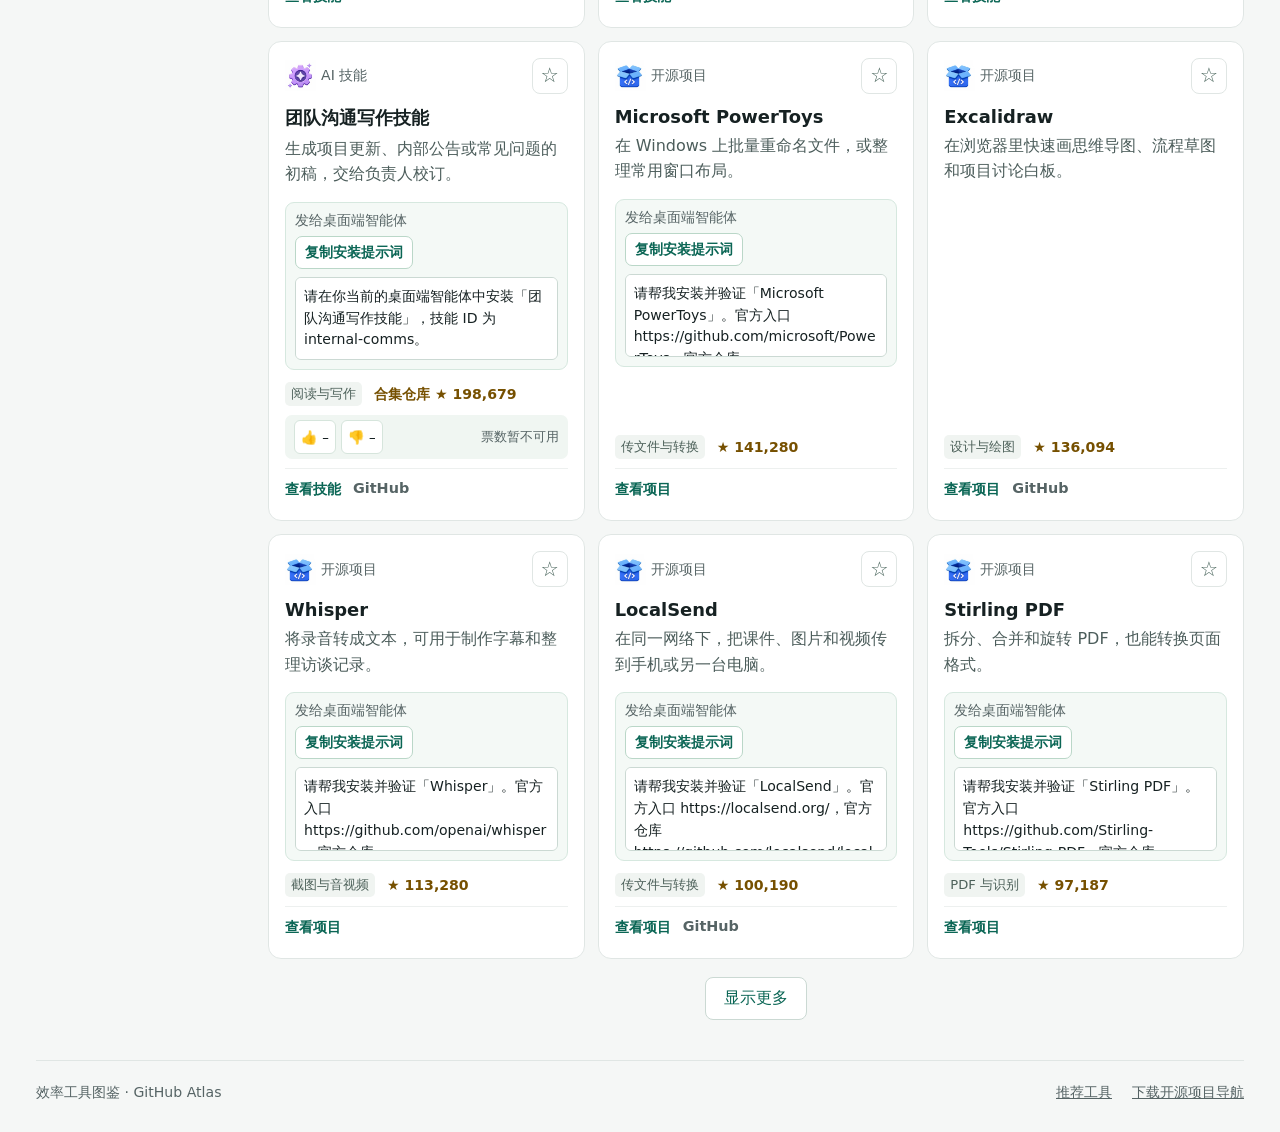
==== commit a566b397: "Enable inline skill voting with Cloudflare D1" ====
--- a/docs/index.html
+++ b/docs/index.html
@@ -6,13 +6,14 @@
   <meta name="description" content="为学生和上班族整理的效率工具导航。按行业、岗位和具体任务找到适合的工具。">
   <meta name="theme-color" content="#f5f7f6">
   <title>效率工具图鉴 · GitHub Atlas</title>
-  <link rel="stylesheet" href="style.css?v=skill-feedback">
+  <link rel="stylesheet" href="style.css?v=vote-icons">
   <link rel="icon" href="assets/online.webp" type="image/webp">
   <script src="tools.js?v=skill-feedback" defer></script>
   <script src="stars.js?v=skill-feedback" defer></script>
   <script src="skill-sources.js" defer></script>
   <script src="ballots.js" defer></script>
-  <script src="main.js?v=skill-feedback" defer></script>
+  <script src="vote-config.js" defer></script>
+  <script src="main.js?v=vote-icons" defer></script>
 </head>
 <body>
   <header class="top"><div class="wrap top-inner">
@@ -73,7 +74,11 @@
       <div class="card-foot"><span class="category"></span><span class="stars"></span></div>
       <div class="skill-sources" hidden><p>实测与教程</p><ul></ul></div>
       <div class="skill-vote" hidden>
-        <span class="vote-count">正在读取票数</span>
+        <div class="vote-actions" role="group" aria-label="推荐或不推荐">
+          <button type="button" data-choice="1" aria-label="推荐" aria-pressed="false" title="推荐"><span aria-hidden="true">👍</span> <span class="vote-total">–</span></button>
+          <button type="button" data-choice="-1" aria-label="不推荐" aria-pressed="false" title="不推荐"><span aria-hidden="true">👎</span> <span class="vote-total">–</span></button>
+        </div>
+        <span class="vote-status" role="status"></span>
         <a class="vote-link" target="_blank" rel="noopener noreferrer">GitHub 投票</a>
       </div>
       <div class="card-links"><a class="entry-link" target="_blank" rel="noopener noreferrer"></a><a class="repository-link" target="_blank" rel="noopener noreferrer">GitHub</a></div>
--- a/docs/style.css
+++ b/docs/style.css
@@ -134,6 +134,13 @@
 .skill-sources li a { display: inline-block; font-weight: 600; }
 .skill-vote { display: flex; flex-wrap: wrap; justify-content: space-between; align-items: center; gap: 4px 10px; padding: 5px 9px; margin-top: 9px; border-radius: 7px; background: #f0f6f2; color: var(--muted); font-size: .86rem; }
 .skill-vote .vote-link { white-space: nowrap; }
+.vote-actions { display: flex; gap: 5px; }
+.vote-actions button { min-width: 38px; min-height: 34px; padding: 3px 6px; border: 1px solid #d6e5dc; border-radius: 6px; background: #fff; color: var(--ink); font-size: .83rem; font-variant-numeric: tabular-nums; }
+.vote-actions button[aria-pressed=true] { border-color: #87b39f; background: #dff2e6; }
+.vote-actions button:not(:disabled):hover { border-color: #79a994; }
+.vote-actions button:disabled { cursor: default; }
+.vote-status { font-size: .8rem; }
+.vote-status:empty { display: none; }
 .more { display: block; margin: 18px auto 0; background: white; color: var(--accent); border: 1px solid #cbd9d3; padding: 10px 18px; border-radius: 8px; }
 @media (max-width: 640px) {
   .type-nav { gap: 7px; }
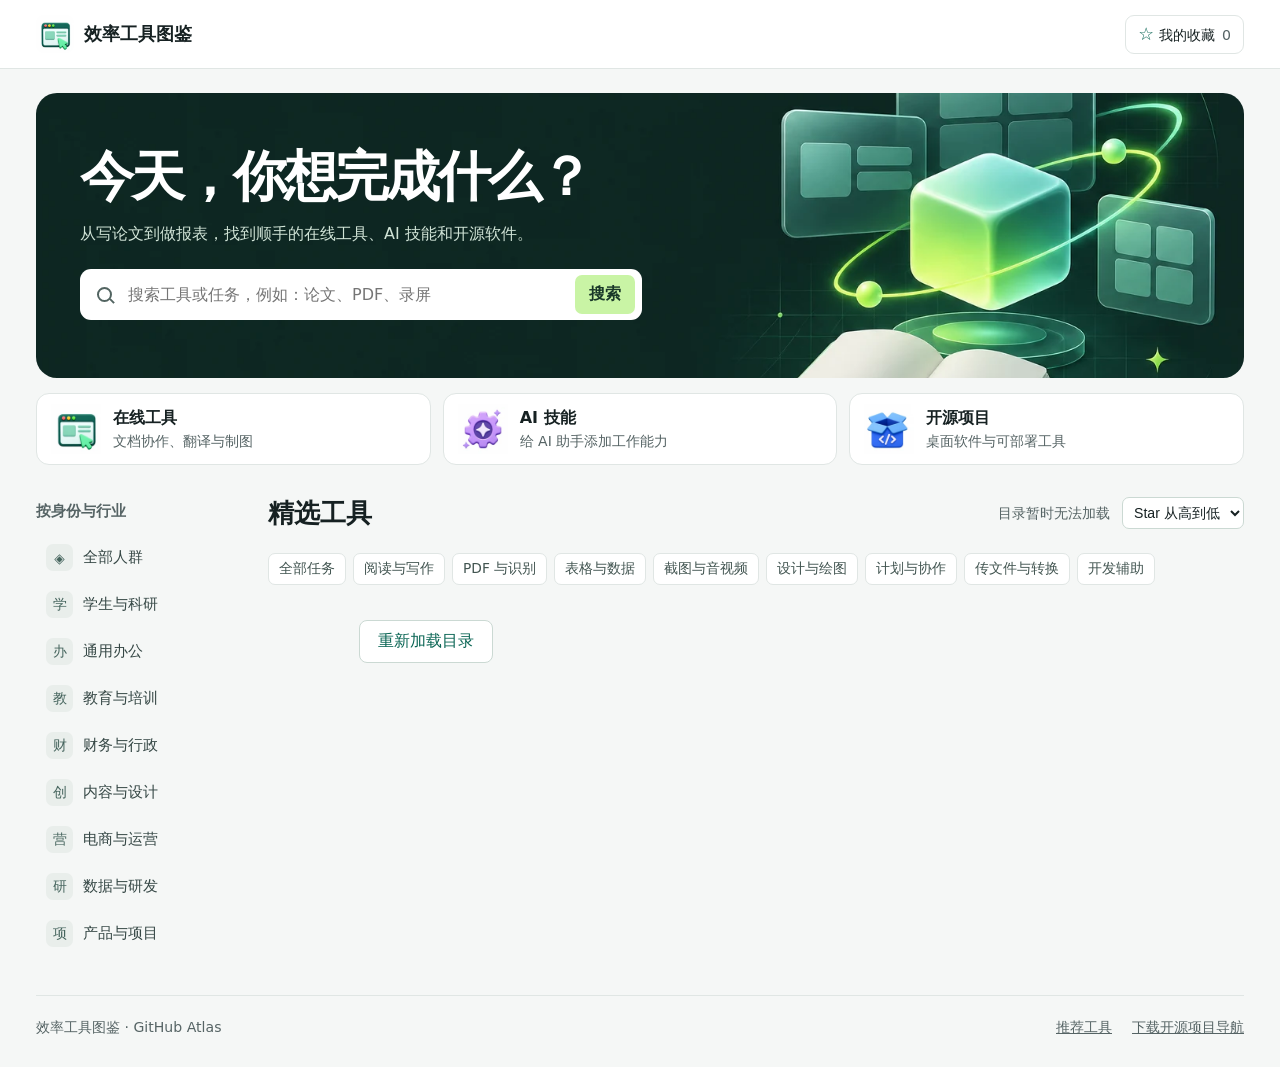
==== commit 07f2316e: "Add protected resource administration and managed catalog" ====
--- a/docs/index.html
+++ b/docs/index.html
@@ -13,7 +13,7 @@
   <script src="skill-sources.js" defer></script>
   <script src="ballots.js" defer></script>
   <script src="vote-config.js" defer></script>
-  <script src="main.js?v=vote-icons" defer></script>
+  <script src="main.js?v=managed-catalog" defer></script>
 </head>
 <body>
   <header class="top"><div class="wrap top-inner">
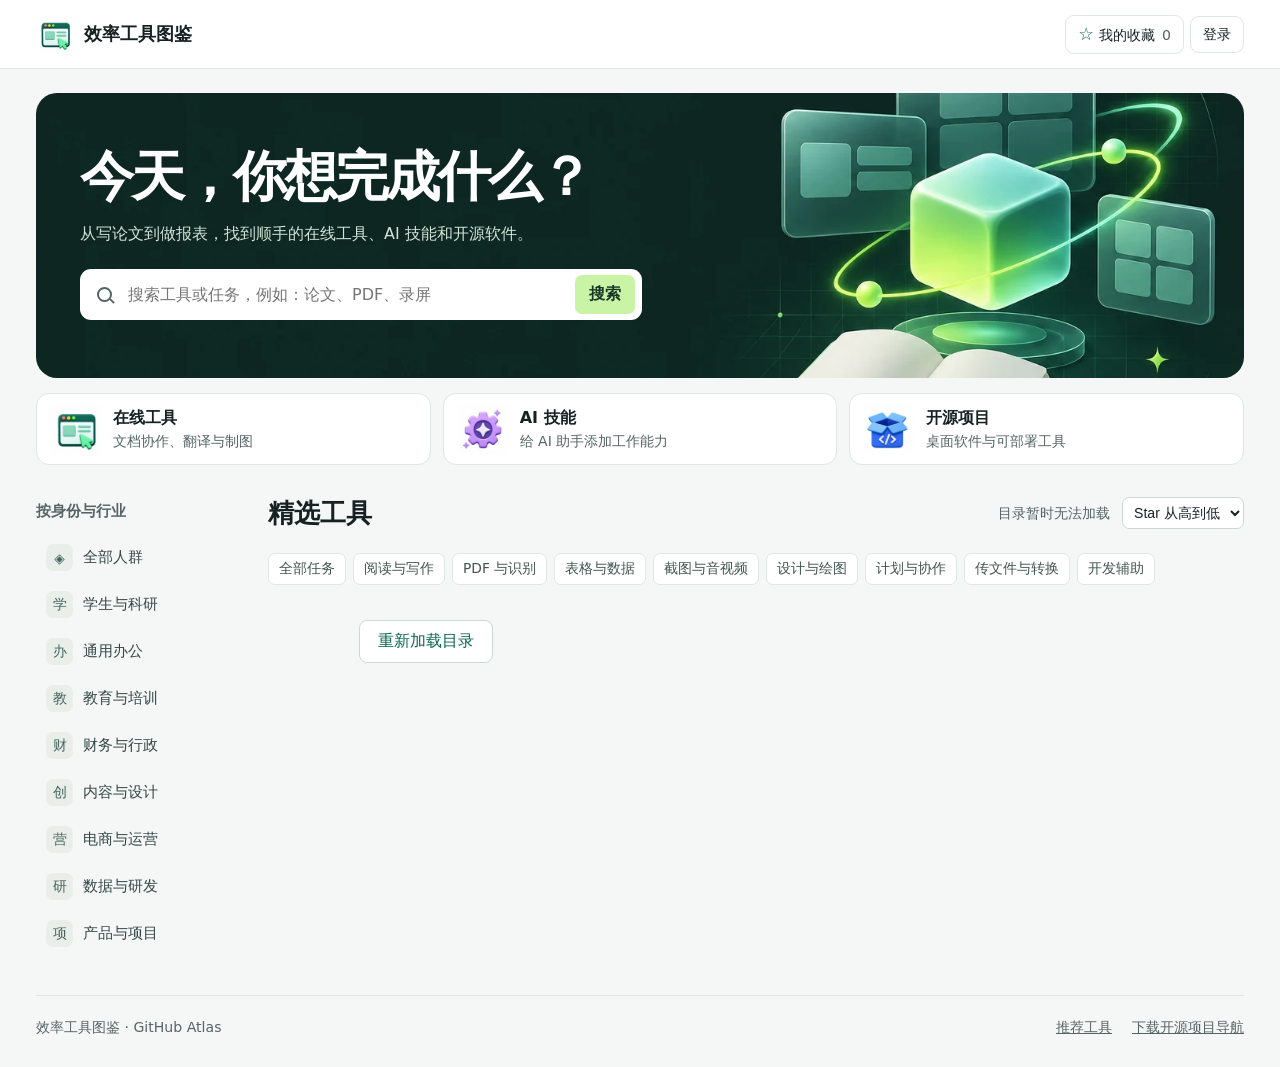
==== commit b487fb6f: "Add visitor accounts and administrator user management" ====
--- a/docs/index.html
+++ b/docs/index.html
@@ -6,20 +6,35 @@
   <meta name="description" content="为学生和上班族整理的效率工具导航。按行业、岗位和具体任务找到适合的工具。">
   <meta name="theme-color" content="#f5f7f6">
   <title>效率工具图鉴 · GitHub Atlas</title>
-  <link rel="stylesheet" href="style.css?v=vote-icons">
+  <link rel="stylesheet" href="style.css?v=accounts">
   <link rel="icon" href="assets/online.webp" type="image/webp">
   <script src="tools.js?v=skill-feedback" defer></script>
   <script src="stars.js?v=skill-feedback" defer></script>
   <script src="skill-sources.js" defer></script>
   <script src="ballots.js" defer></script>
   <script src="vote-config.js" defer></script>
-  <script src="main.js?v=managed-catalog" defer></script>
+  <script src="account.js" defer></script>
+  <script src="main.js?v=accounts" defer></script>
 </head>
 <body>
   <header class="top"><div class="wrap top-inner">
     <a class="brand" href="./"><img class="brand-icon" src="assets/online.webp" alt="" width="38" height="38">效率工具图鉴</a>
-    <button class="library" id="saved" type="button" aria-pressed="false"><span aria-hidden="true">☆</span> 我的收藏 <span id="saved-count">0</span></button>
+    <div class="top-actions">
+      <button class="library" id="saved" type="button" aria-pressed="false"><span aria-hidden="true">☆</span> 我的收藏 <span id="saved-count">0</span></button>
+      <button class="library" id="account-open" type="button" hidden>登录</button>
+    </div>
   </div></header>
+  <dialog class="account-dialog" id="account-dialog">
+    <div class="account-heading"><h2 id="account-title">登录</h2><button id="account-close" class="library" type="button">关闭</button></div>
+    <form id="account-form">
+      <label>账号<input name="username" required minlength="3" maxlength="32" pattern="[A-Za-z0-9_]+" autocomplete="username" placeholder="字母、数字或下划线"></label>
+      <label id="account-nickname" hidden>昵称<input name="displayName" maxlength="32" autocomplete="nickname"></label>
+      <label>密码<input name="password" type="password" required minlength="10" maxlength="128" autocomplete="current-password"></label>
+      <div class="account-buttons"><button type="submit" class="account-primary">登录</button><button type="button" class="library" id="account-mode">注册账号</button></div>
+    </form>
+    <div id="account-profile" hidden><p id="account-user"></p><button type="button" class="library" id="account-logout">退出登录</button></div>
+    <p id="account-status" role="status"></p>
+  </dialog>
   <main class="wrap">
     <section class="hero" aria-labelledby="title">
       <div class="hero-content">
--- a/docs/style.css
+++ b/docs/style.css
@@ -24,6 +24,18 @@
 .library > span:first-child { color: var(--accent); font-size: 1.1rem; }
 #saved-count { margin-inline-start: 3px; color: var(--muted); font-variant-numeric: tabular-nums; }
 .library[aria-pressed=true] { background: #e3f5ed; border-color: #9fc8b9; }
+.top-actions { display: flex; align-items: center; justify-content: flex-end; gap: 6px; }
+#account-open { max-width: 105px; overflow: hidden; text-overflow: ellipsis; white-space: nowrap; }
+.account-dialog { width: min(430px, calc(100% - 32px)); border: 1px solid var(--line); border-radius: 15px; padding: 20px; color: var(--ink); }
+.account-dialog::backdrop { background: #0e2c216d; }
+.account-heading { display: flex; justify-content: space-between; align-items: center; gap: 8px; margin-bottom: 12px; }
+.account-heading h2 { margin: 0; }
+#account-form { display: grid; gap: 10px; }
+#account-form label { display: grid; gap: 4px; color: var(--muted); font-size: .92rem; }
+#account-form input { padding: 8px; border: 1px solid #c8dad0; border-radius: 7px; font: inherit; color: var(--ink); width: 100%; }
+.account-buttons { display: flex; gap: 8px; margin-top: 4px; }
+.account-primary { padding: 8px 12px; border: 0; border-radius: 8px; color: #fff; background: #175344; font-weight: 650; }
+#account-status { margin: 8px 0 0; color: var(--muted); font-size: .87rem; }
 .hero { position: relative; overflow: hidden; margin-top: 24px; min-height: 285px; display: flex; align-items: center; border-radius: 21px; background: #102822 url("assets/hero.webp") center / cover no-repeat; color: white; }
 
 .hero-content { padding: 30px 44px 34px; z-index: 1; width: min(650px,100%); }
@@ -103,6 +115,8 @@
   .search input { font-size: .94rem; }
   .search button { padding-inline: 9px; }
   .role-icon { display: none; }
+  .top-actions .library { padding-inline: 6px; white-space: nowrap; }
+  .brand { font-size: 1rem; gap: 4px; }
 }
 @media (prefers-reduced-motion: reduce) { .card { transition: none; } }
 [hidden] { display: none !important; }
